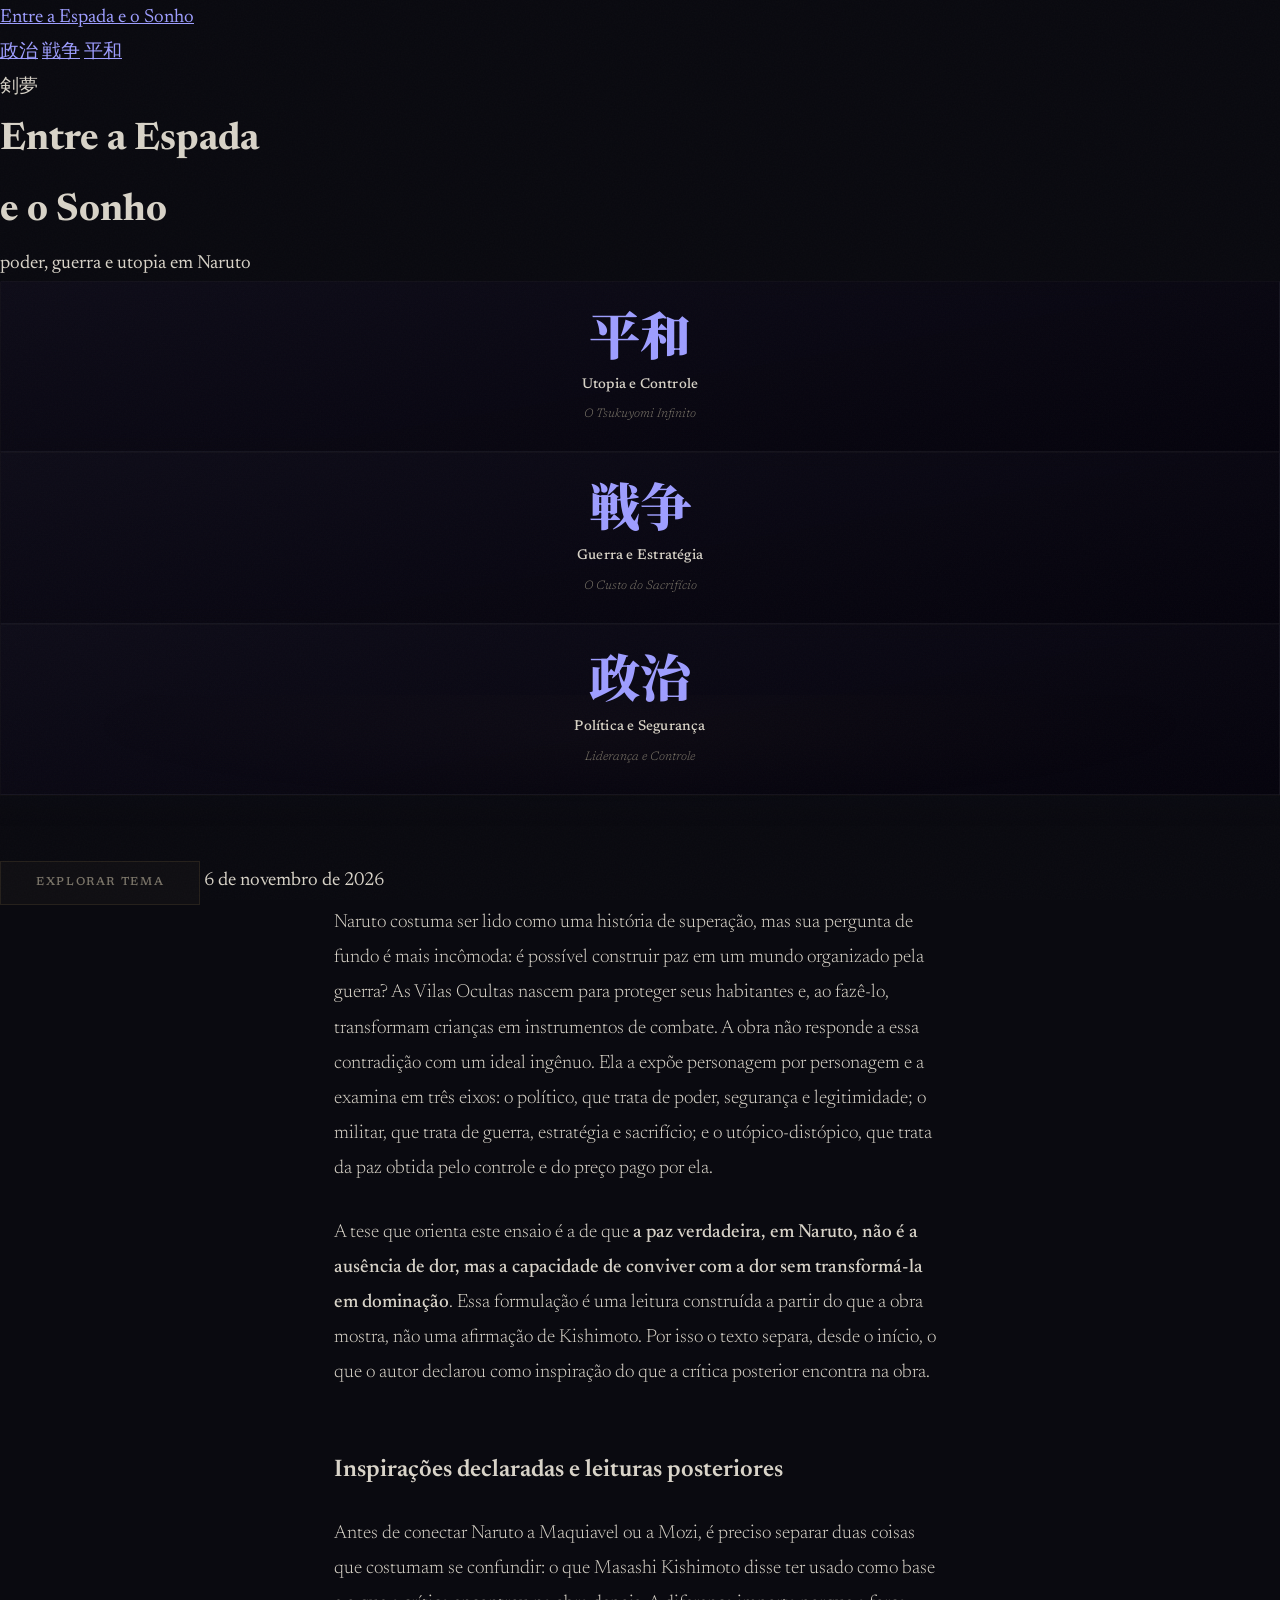
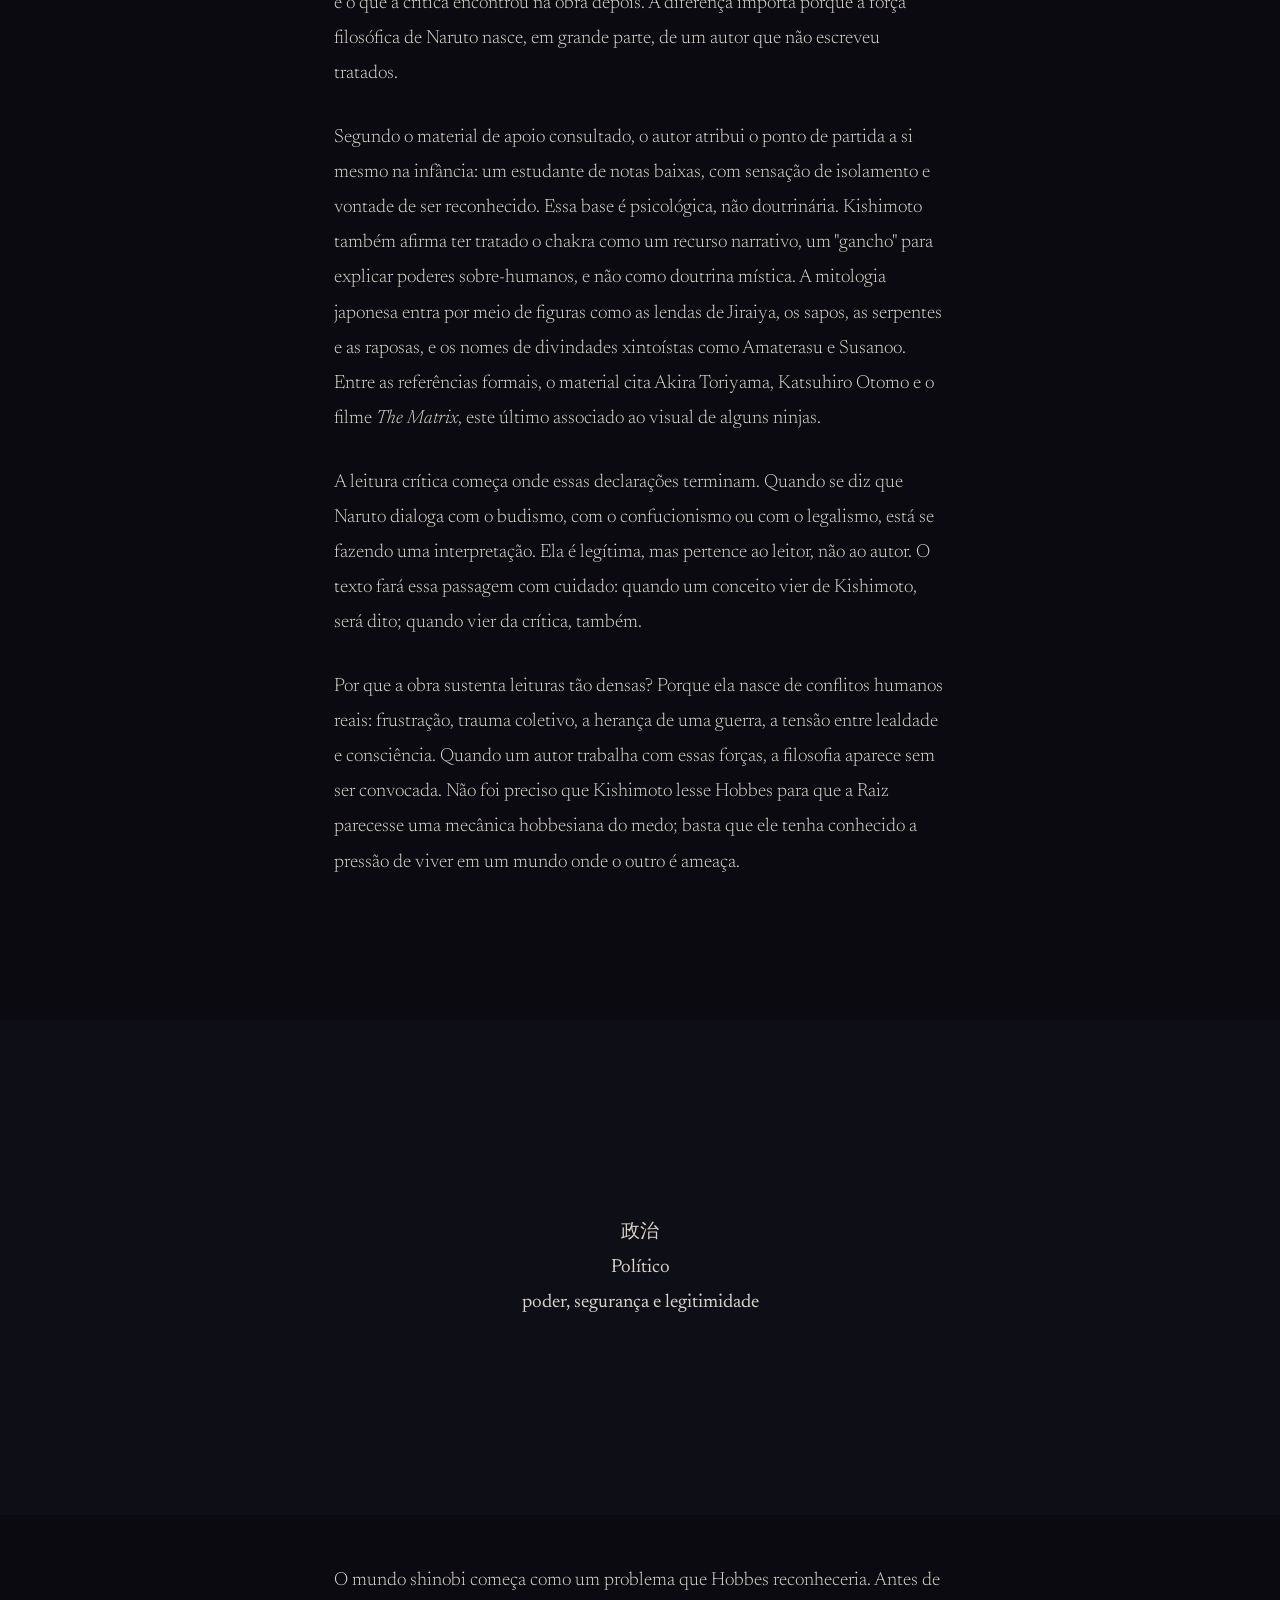
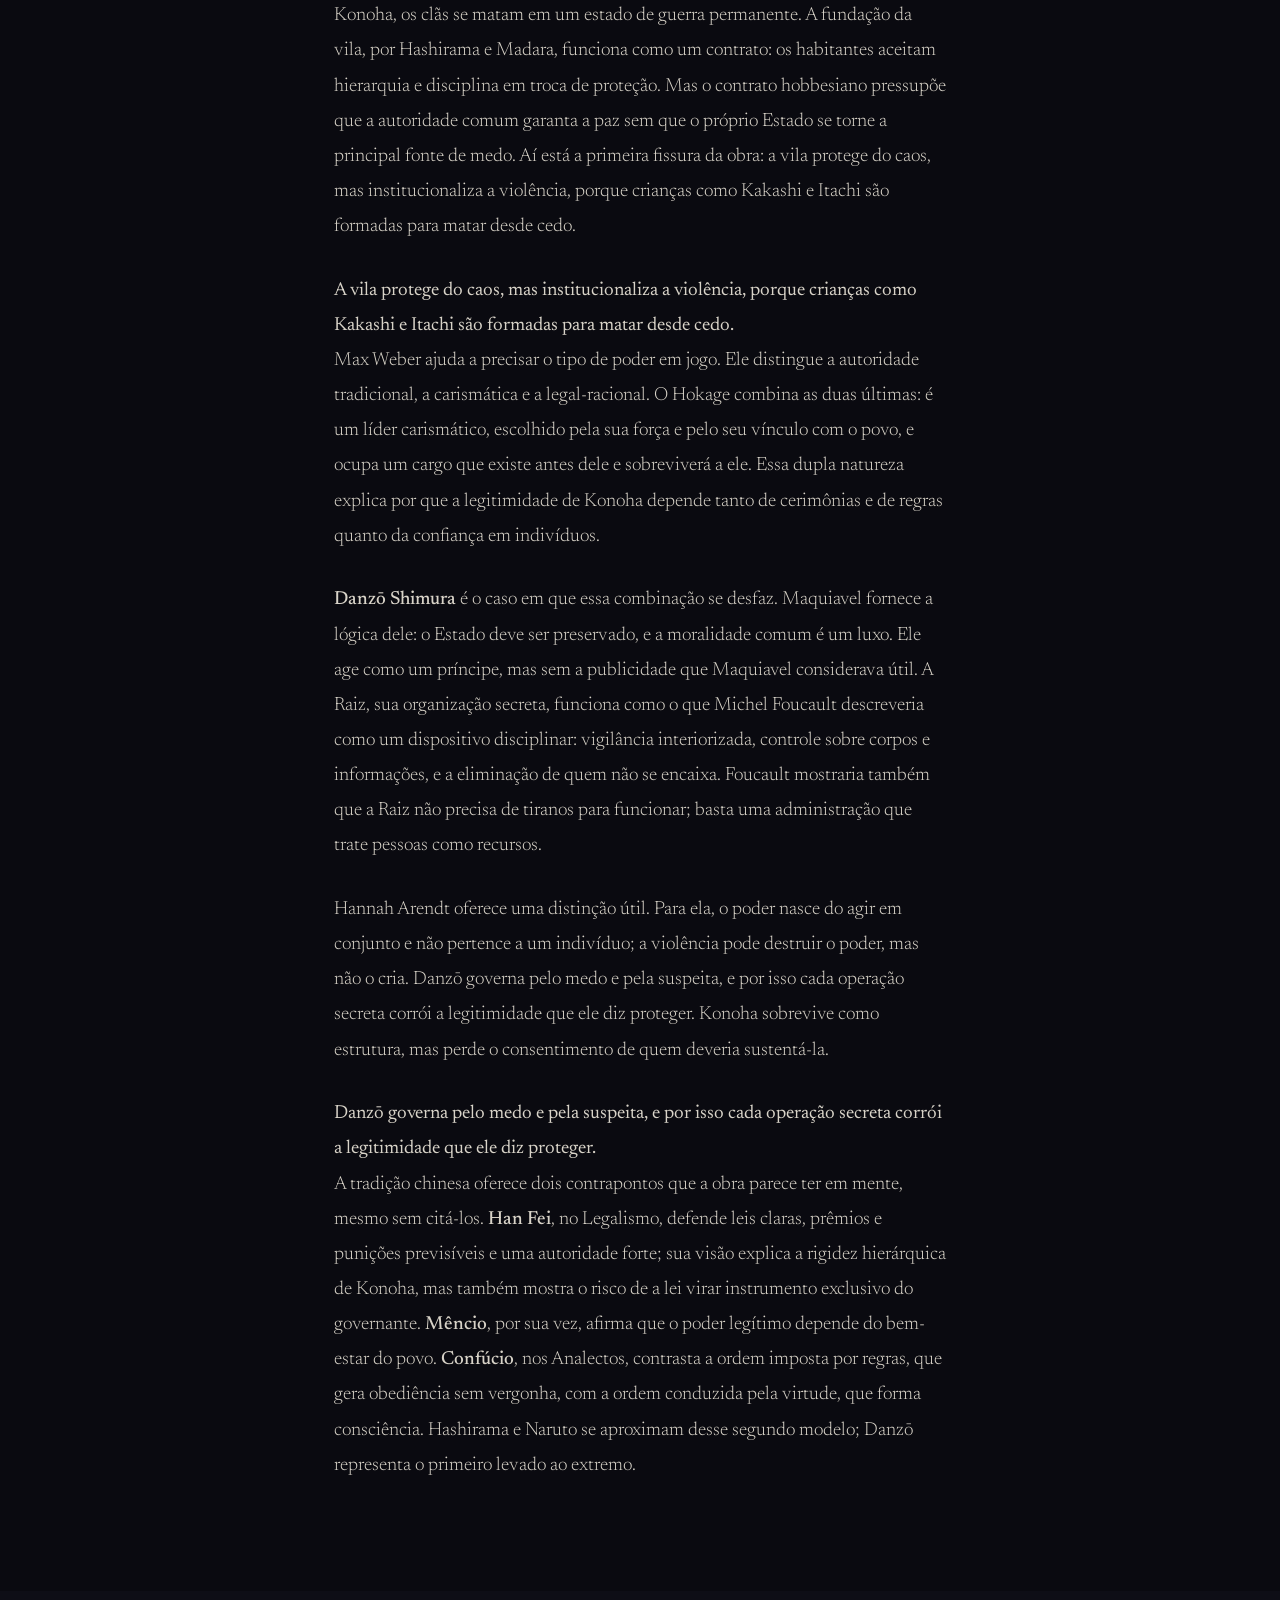
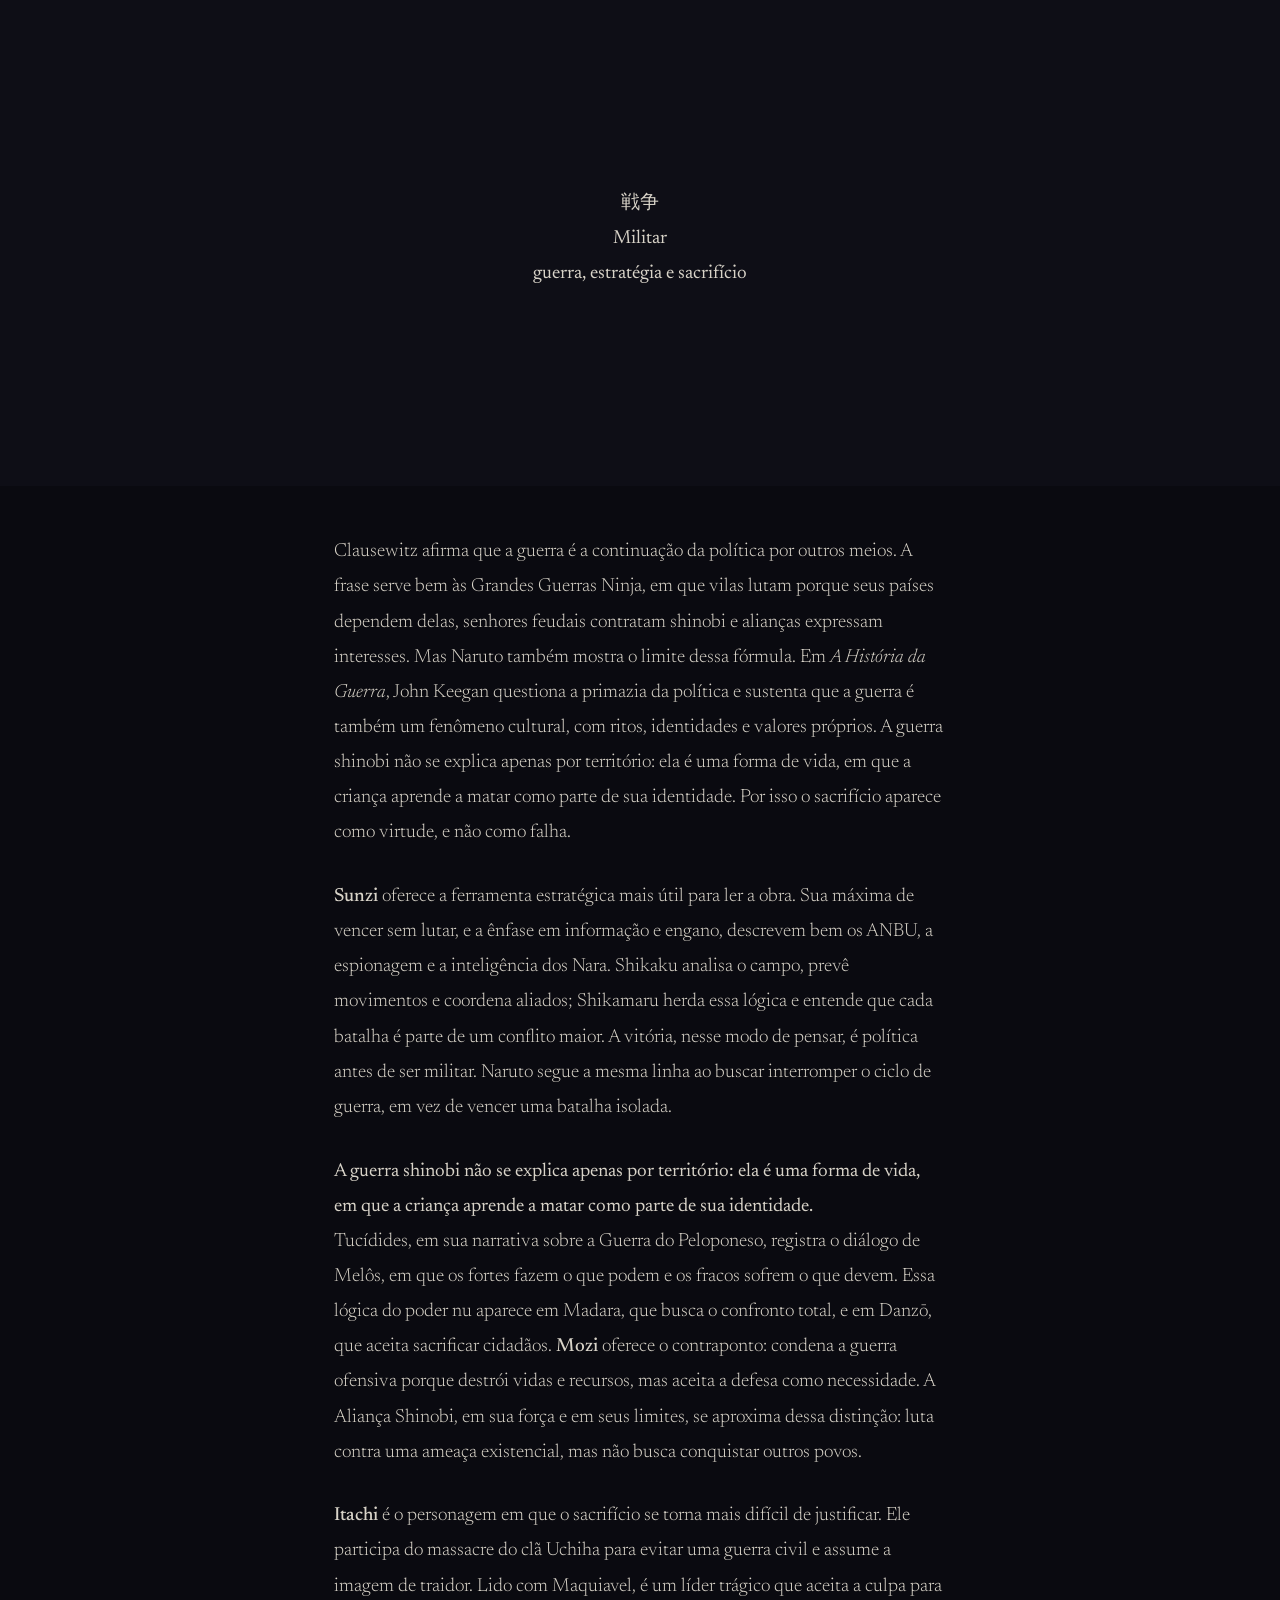
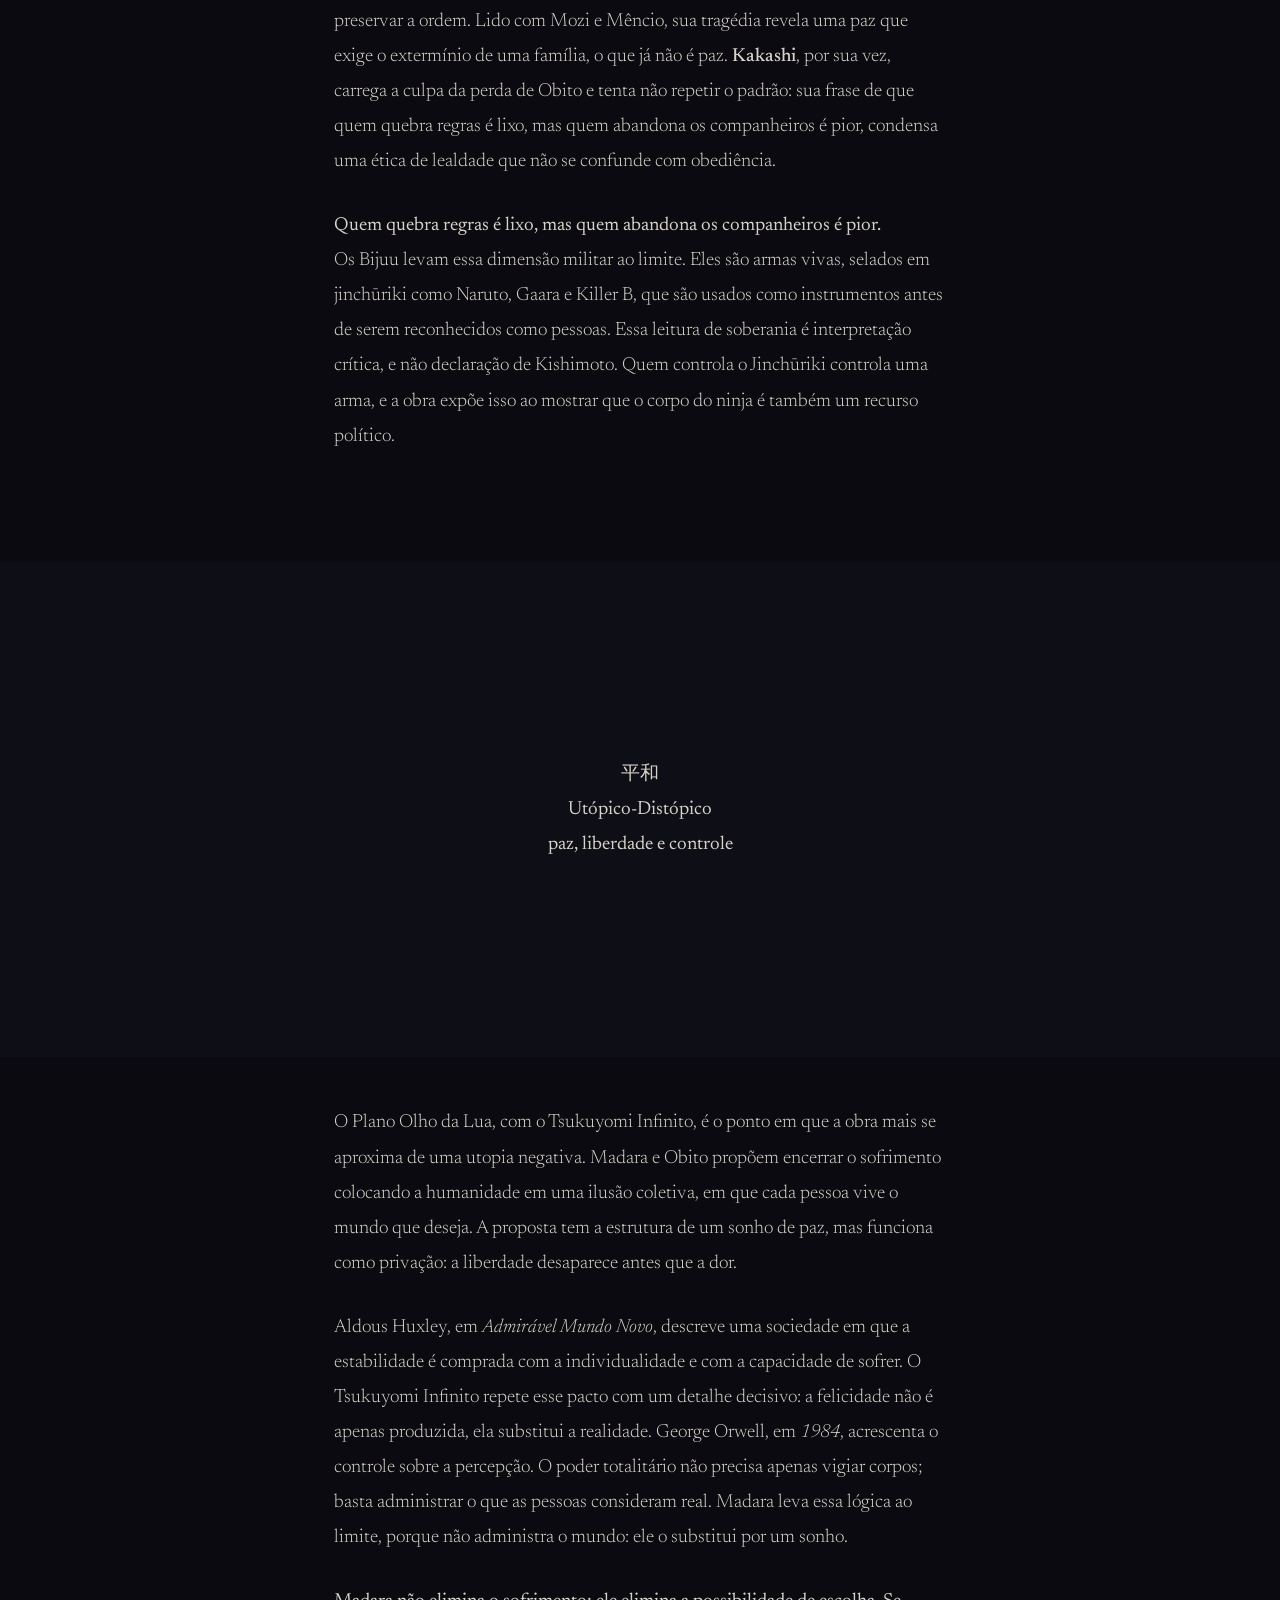
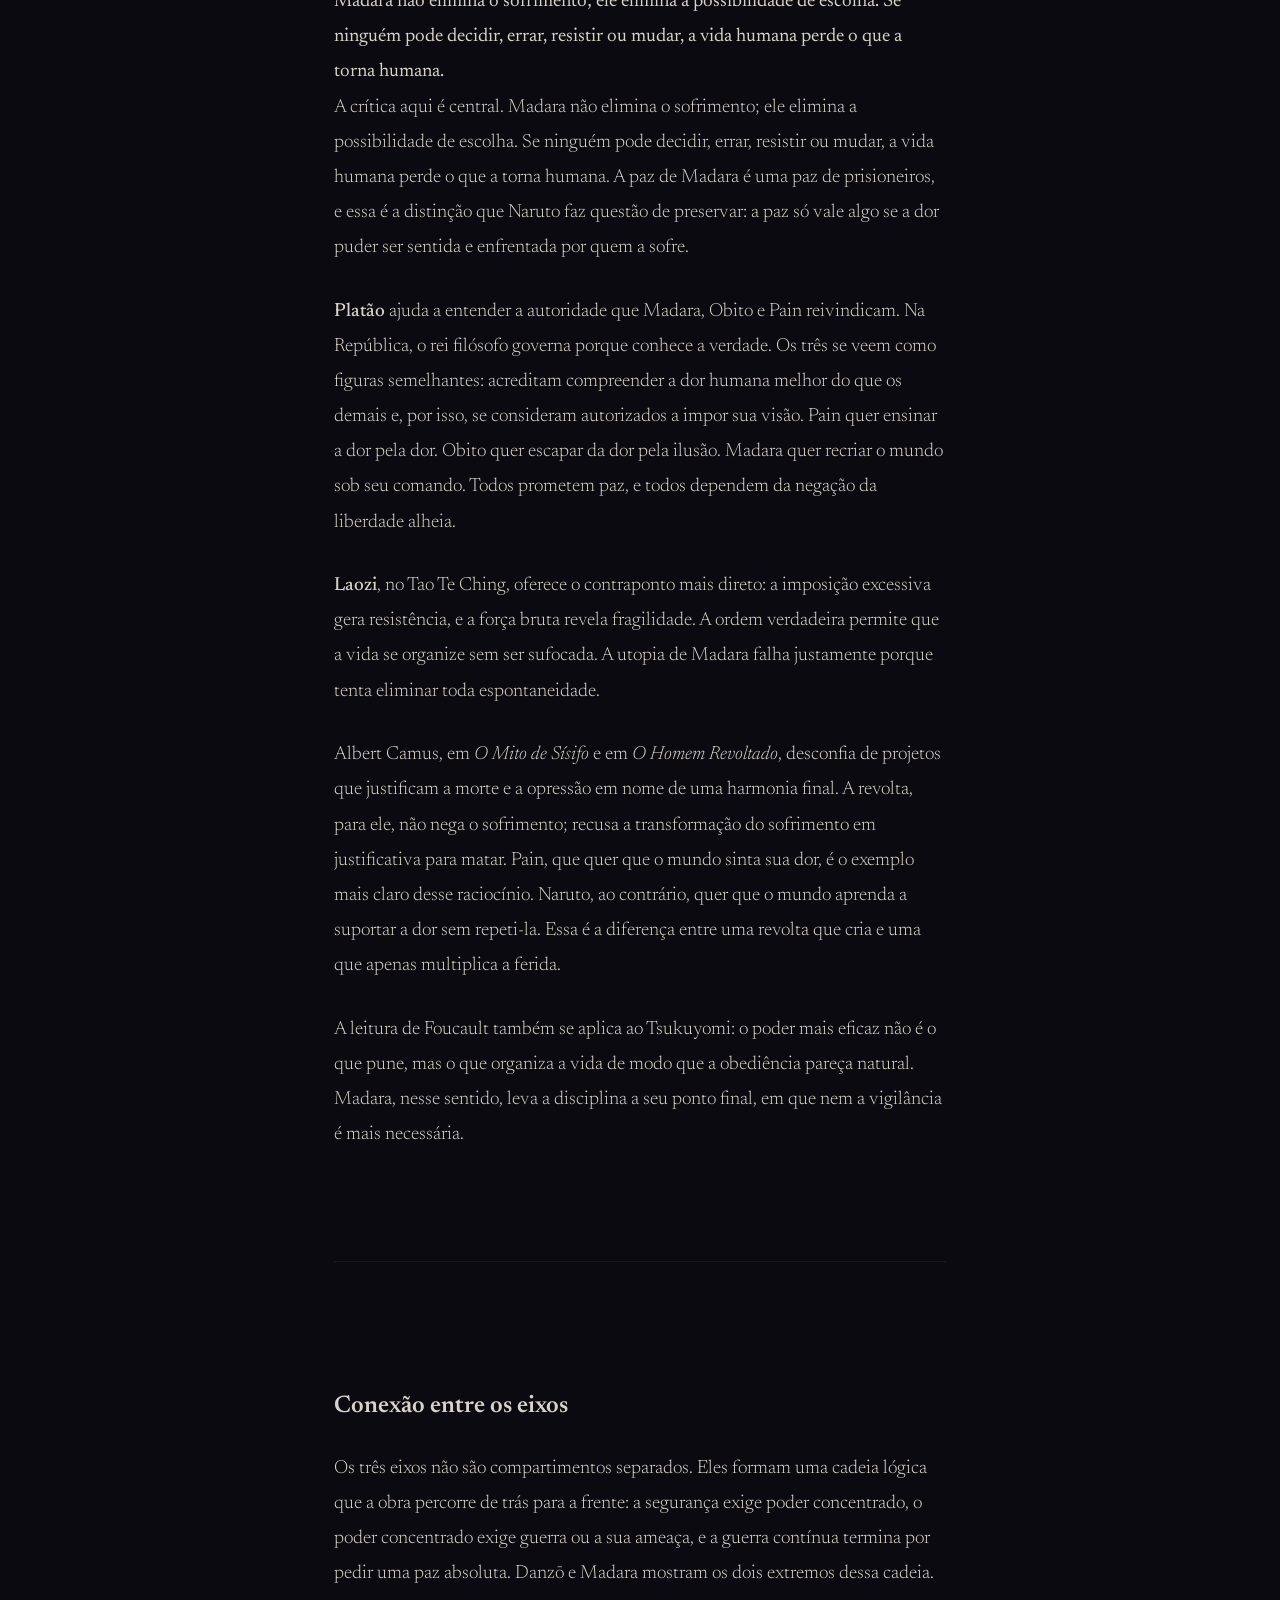
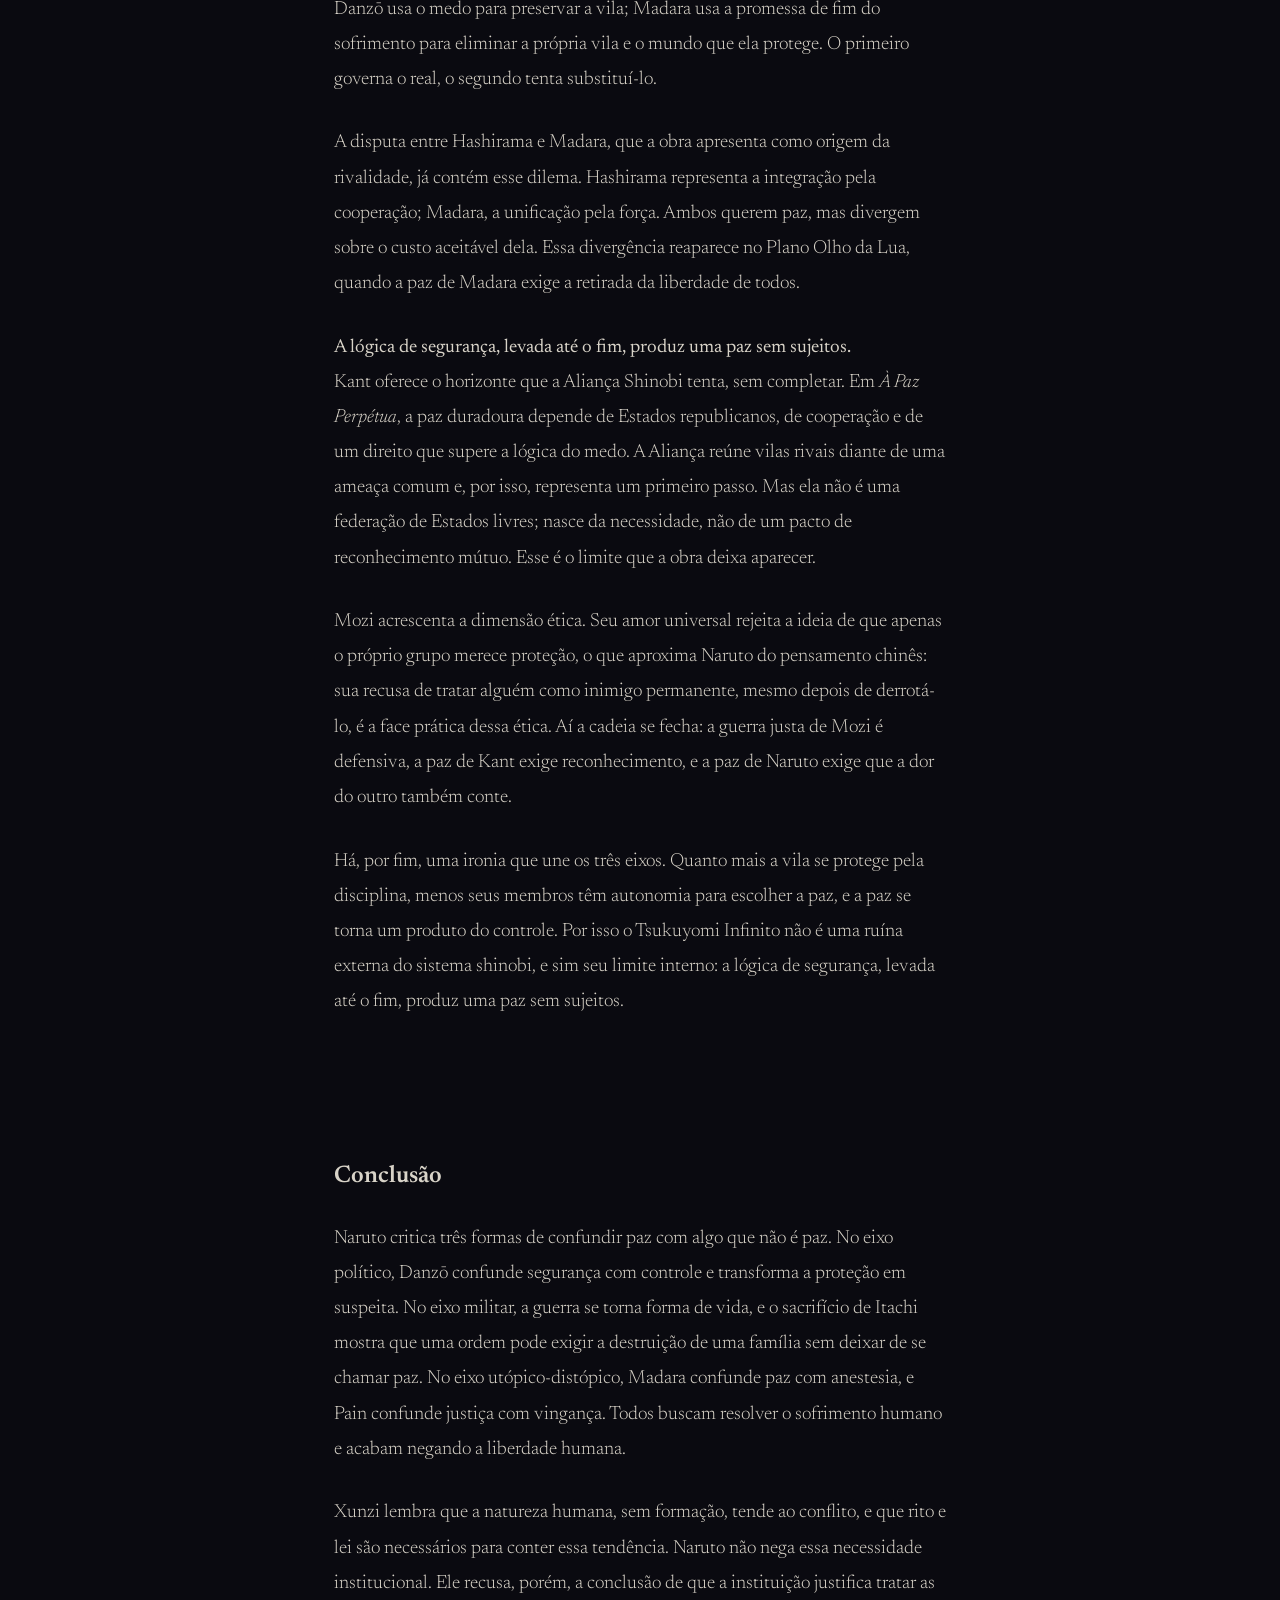
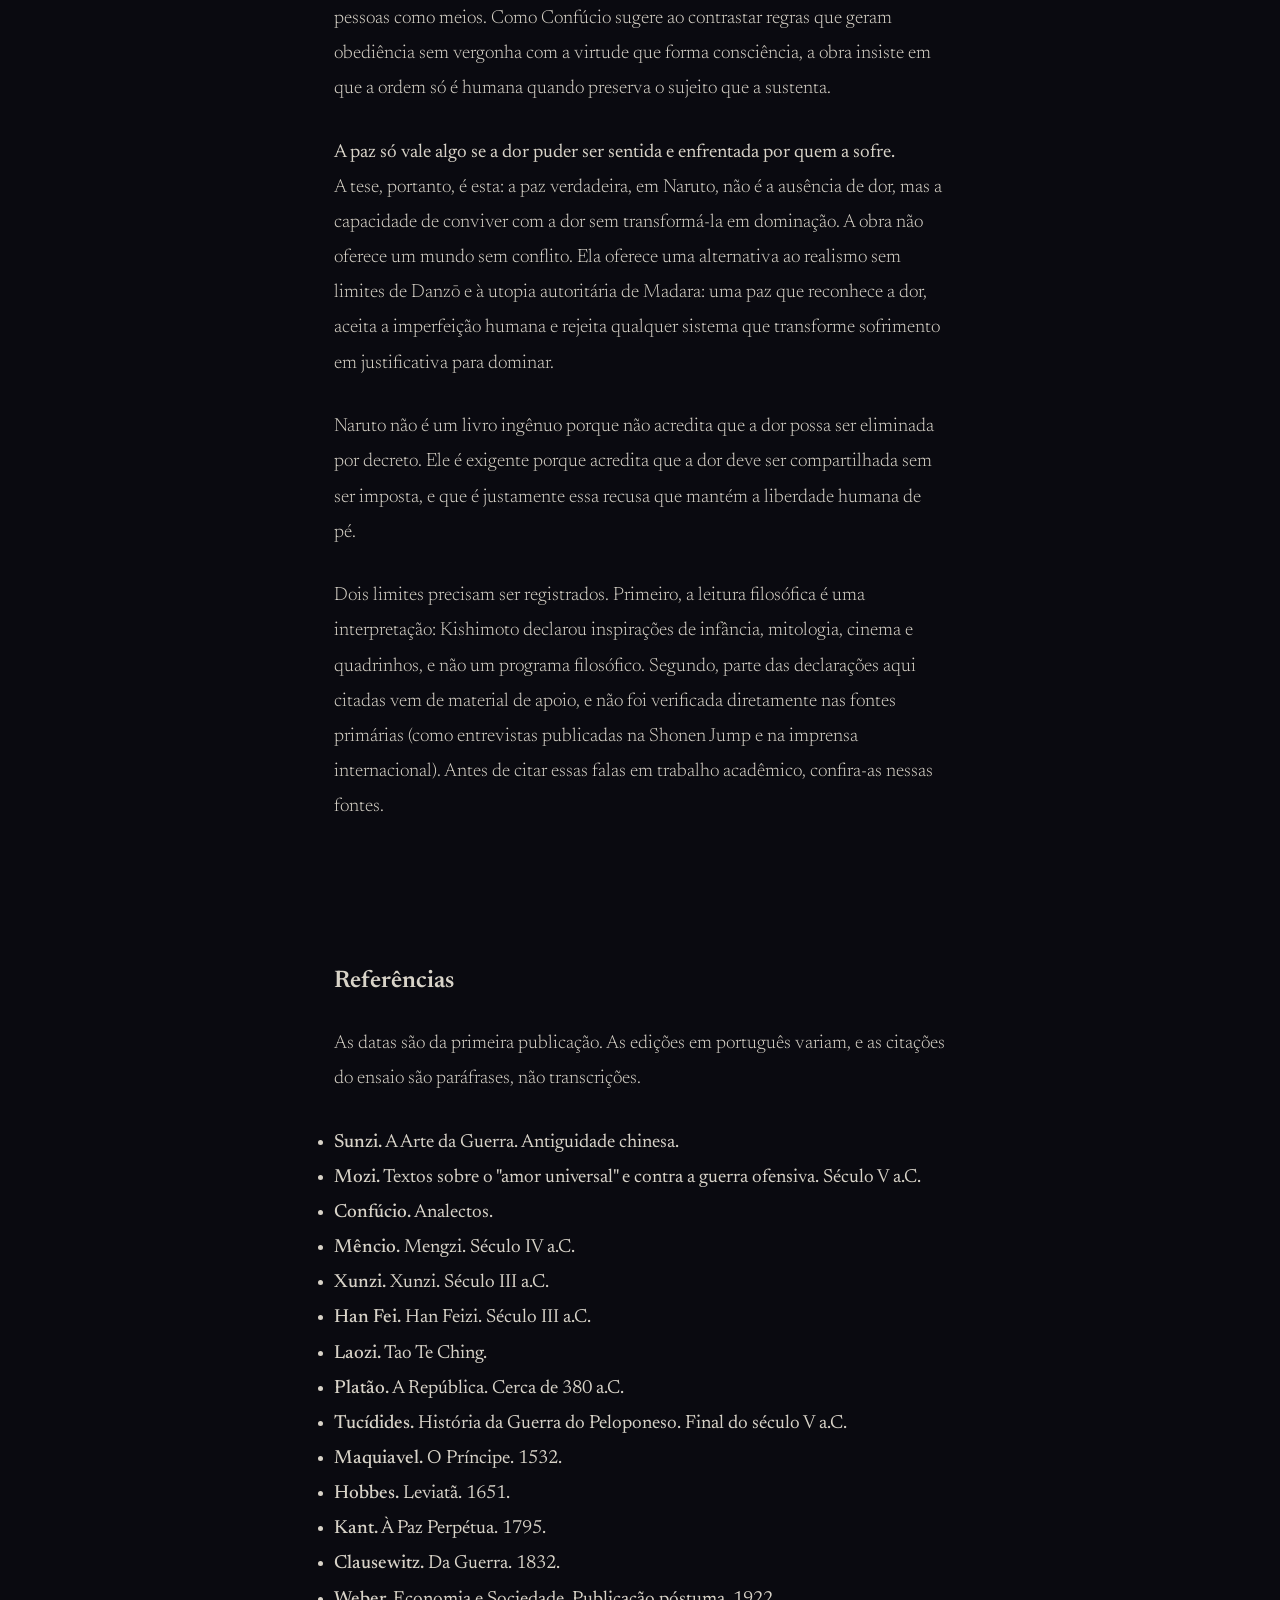
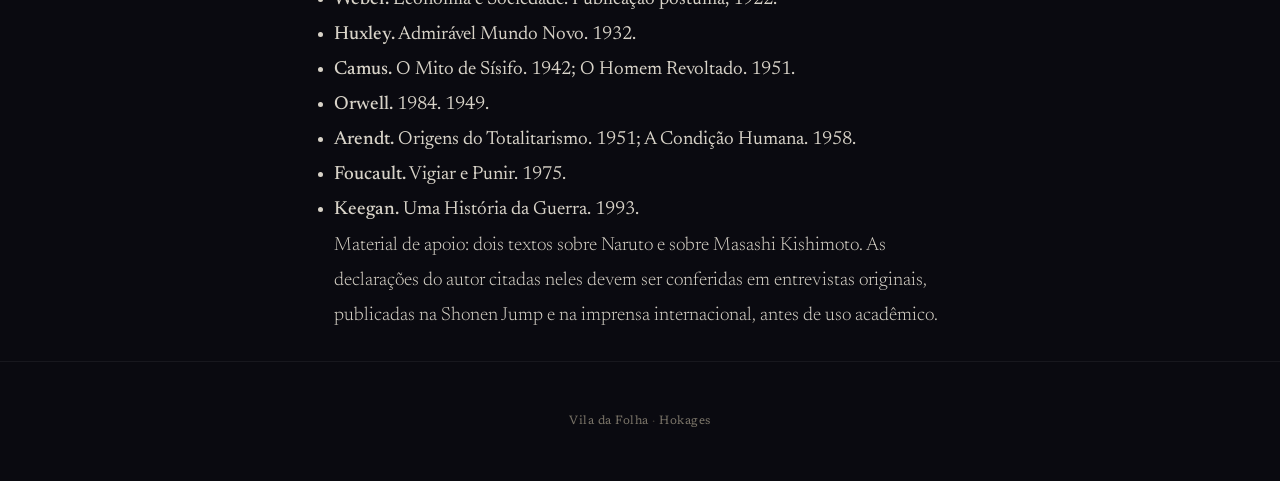
==== ensaio.html @ 17f46e83 "feat: projeto Mundo de Naruto — site completo - 4 páginas: index, hokages, ensaio filosófico, arte g" ====
<!DOCTYPE html>
<html lang="pt-BR">
<head>
<meta charset="UTF-8">
<meta name="viewport" content="width=device-width, initial-scale=1.0, viewport-fit=cover">
<title>Entre a Espada e o Sonho</title>
<link rel="preconnect" href="https://fonts.googleapis.com">
<link rel="preconnect" href="https://fonts.gstatic.com" crossorigin>
<link href="https://fonts.googleapis.com/css2?family=Newsreader:ital,opsz,wght@0,6..72,300;0,6..72,400;0,6..72,500;0,6..72,600;1,6..72,300;1,6..72,400;1,6..72,500&family=Noto+Serif+JP:wght@700;900&display=swap" rel="stylesheet">
<link rel="stylesheet" href="Assets/css/tokens.css">
<link rel="stylesheet" href="Assets/css/ensaio.css">
<link rel="stylesheet" href="Assets/css/responsivo-tablet.css" media="(max-width: 768px)">
<link rel="stylesheet" href="Assets/css/responsivo-celular.css" media="(max-width: 480px)">
</head>
<body class="pg-ensaio">

<div class="barra-progresso" aria-hidden="true"></div>
<div class="ambiente-eixo" aria-hidden="true"></div>

<nav class="navegacao-fixa">
  <a href="index.html" class="navegacao-titulo-ensaio">Entre a Espada e o Sonho</a>
  <div class="navegacao-eixos">
    <a href="#eixo-politico" class="eixo-link-politico" title="Político">政治</a>
    <a href="#eixo-militar" class="eixo-link-militar" title="Militar">戦争</a>
    <a href="#eixo-utopico" class="eixo-link-utopico" title="Utópico">平和</a>
  </div>
</nav>

<header class="capa-tela-inteira">
  <canvas id="particulas"></canvas>
  <div class="capa-kanji-decorativo">剣夢</div>
  <h1 class="capa-titulo-principal">Entre a Espada<br>e o Sonho</h1>
  <p class="capa-subtitulo">poder, guerra e utopia em Naruto</p>

  <div class="monumento-cena">
    <div class="monumento-3d">
      <a href="#eixo-politico" class="monolito monolito-politico">
        <span class="monolito-kanji">政治</span>
        <span class="monolito-titulo">Política e Segurança</span>
        <span class="monolito-sub">Liderança e Controle</span>
      </a>
      <a href="#eixo-militar" class="monolito monolito-militar">
        <span class="monolito-kanji">戦争</span>
        <span class="monolito-titulo">Guerra e Estratégia</span>
        <span class="monolito-sub">O Custo do Sacrifício</span>
      </a>
      <a href="#eixo-utopico" class="monolito monolito-utopico">
        <span class="monolito-kanji">平和</span>
        <span class="monolito-titulo">Utopia e Controle</span>
        <span class="monolito-sub">O Tsukuyomi Infinito</span>
      </a>
    </div>
    <div class="monumento-reflexo"></div>
  </div>

  <a href="#secao-introducao" class="monumento-cta">Explorar Tema</a>

  <time class="capa-data-publicacao" datetime="2026-11-06">6 de novembro de 2026</time>
</header>

<main>
<article class="coluna-leitura">

  <section class="secao-introducao" id="secao-introducao">
    <p>Naruto costuma ser lido como uma história de superação, mas sua pergunta de fundo é mais incômoda: é possível construir paz em um mundo organizado pela guerra? As Vilas Ocultas nascem para proteger seus habitantes e, ao fazê-lo, transformam crianças em instrumentos de combate. A obra não responde a essa contradição com um ideal ingênuo. Ela a expõe personagem por personagem e a examina em três eixos: o político, que trata de poder, segurança e legitimidade; o militar, que trata de guerra, estratégia e sacrifício; e o utópico-distópico, que trata da paz obtida pelo controle e do preço pago por ela.</p>
    <p>A tese que orienta este ensaio é a de que <strong>a paz verdadeira, em Naruto, não é a ausência de dor, mas a capacidade de conviver com a dor sem transformá-la em dominação</strong>. Essa formulação é uma leitura construída a partir do que a obra mostra, não uma afirmação de Kishimoto. Por isso o texto separa, desde o início, o que o autor declarou como inspiração do que a crítica posterior encontra na obra.</p>
  </section>

  <section class="secao-preludio">
    <h2>Inspirações declaradas e leituras posteriores</h2>
    <p>Antes de conectar Naruto a Maquiavel ou a Mozi, é preciso separar duas coisas que costumam se confundir: o que Masashi Kishimoto disse ter usado como base e o que a crítica encontrou na obra depois. A diferença importa porque a força filosófica de Naruto nasce, em grande parte, de um autor que não escreveu tratados.</p>
    <p>Segundo o material de apoio consultado, o autor atribui o ponto de partida a si mesmo na infância: um estudante de notas baixas, com sensação de isolamento e vontade de ser reconhecido. Essa base é psicológica, não doutrinária. Kishimoto também afirma ter tratado o chakra como um recurso narrativo, um "gancho" para explicar poderes sobre-humanos, e não como doutrina mística. A mitologia japonesa entra por meio de figuras como as lendas de Jiraiya, os sapos, as serpentes e as raposas, e os nomes de divindades xintoístas como Amaterasu e Susanoo. Entre as referências formais, o material cita Akira Toriyama, Katsuhiro Otomo e o filme <em>The Matrix</em>, este último associado ao visual de alguns ninjas.</p>
    <p>A leitura crítica começa onde essas declarações terminam. Quando se diz que Naruto dialoga com o budismo, com o confucionismo ou com o legalismo, está se fazendo uma interpretação. Ela é legítima, mas pertence ao leitor, não ao autor. O texto fará essa passagem com cuidado: quando um conceito vier de Kishimoto, será dito; quando vier da crítica, também.</p>
    <p>Por que a obra sustenta leituras tão densas? Porque ela nasce de conflitos humanos reais: frustração, trauma coletivo, a herança de uma guerra, a tensão entre lealdade e consciência. Quando um autor trabalha com essas forças, a filosofia aparece sem ser convocada. Não foi preciso que Kishimoto lesse Hobbes para que a Raiz parecesse uma mecânica hobbesiana do medo; basta que ele tenha conhecido a pressão de viver em um mundo onde o outro é ameaça.</p>
  </section>
  <div class="divisor-eixo divisor-politico" id="eixo-politico">
    <span class="divisor-kanji-gigante">政治</span>
    <span class="divisor-nome-eixo">Político</span>
    <span class="divisor-descricao-eixo">poder, segurança e legitimidade</span>
  </div>

  <section class="secao-eixo secao-eixo-politico">
    <p>O mundo shinobi começa como um problema que Hobbes reconheceria. Antes de Konoha, os clãs se matam em um estado de guerra permanente. A fundação da vila, por Hashirama e Madara, funciona como um contrato: os habitantes aceitam hierarquia e disciplina em troca de proteção. Mas o contrato hobbesiano pressupõe que a autoridade comum garanta a paz sem que o próprio Estado se torne a principal fonte de medo. Aí está a primeira fissura da obra: a vila protege do caos, mas institucionaliza a violência, porque crianças como Kakashi e Itachi são formadas para matar desde cedo.</p>

    <blockquote class="citacao-destaque">A vila protege do caos, mas institucionaliza a violência, porque crianças como Kakashi e Itachi são formadas para matar desde cedo.</blockquote>

    <p>Max Weber ajuda a precisar o tipo de poder em jogo. Ele distingue a autoridade tradicional, a carismática e a legal-racional. O Hokage combina as duas últimas: é um líder carismático, escolhido pela sua força e pelo seu vínculo com o povo, e ocupa um cargo que existe antes dele e sobreviverá a ele. Essa dupla natureza explica por que a legitimidade de Konoha depende tanto de cerimônias e de regras quanto da confiança em indivíduos.</p>

    <p><strong>Danzō Shimura</strong> é o caso em que essa combinação se desfaz. Maquiavel fornece a lógica dele: o Estado deve ser preservado, e a moralidade comum é um luxo. Ele age como um príncipe, mas sem a publicidade que Maquiavel considerava útil. A Raiz, sua organização secreta, funciona como o que Michel Foucault descreveria como um dispositivo disciplinar: vigilância interiorizada, controle sobre corpos e informações, e a eliminação de quem não se encaixa. Foucault mostraria também que a Raiz não precisa de tiranos para funcionar; basta uma administração que trate pessoas como recursos.</p>

    <p>Hannah Arendt oferece uma distinção útil. Para ela, o poder nasce do agir em conjunto e não pertence a um indivíduo; a violência pode destruir o poder, mas não o cria. Danzō governa pelo medo e pela suspeita, e por isso cada operação secreta corrói a legitimidade que ele diz proteger. Konoha sobrevive como estrutura, mas perde o consentimento de quem deveria sustentá-la.</p>

    <blockquote class="citacao-destaque">Danzō governa pelo medo e pela suspeita, e por isso cada operação secreta corrói a legitimidade que ele diz proteger.</blockquote>

    <p>A tradição chinesa oferece dois contrapontos que a obra parece ter em mente, mesmo sem citá-los. <strong>Han Fei</strong>, no Legalismo, defende leis claras, prêmios e punições previsíveis e uma autoridade forte; sua visão explica a rigidez hierárquica de Konoha, mas também mostra o risco de a lei virar instrumento exclusivo do governante. <strong>Mêncio</strong>, por sua vez, afirma que o poder legítimo depende do bem-estar do povo. <strong>Confúcio</strong>, nos Analectos, contrasta a ordem imposta por regras, que gera obediência sem vergonha, com a ordem conduzida pela virtude, que forma consciência. Hashirama e Naruto se aproximam desse segundo modelo; Danzō representa o primeiro levado ao extremo.</p>
  </section>
  <div class="divisor-eixo divisor-militar" id="eixo-militar">
    <span class="divisor-kanji-gigante">戦争</span>
    <span class="divisor-nome-eixo">Militar</span>
    <span class="divisor-descricao-eixo">guerra, estratégia e sacrifício</span>
  </div>

  <section class="secao-eixo secao-eixo-militar">
    <p>Clausewitz afirma que a guerra é a continuação da política por outros meios. A frase serve bem às Grandes Guerras Ninja, em que vilas lutam porque seus países dependem delas, senhores feudais contratam shinobi e alianças expressam interesses. Mas Naruto também mostra o limite dessa fórmula. Em <em>A História da Guerra</em>, John Keegan questiona a primazia da política e sustenta que a guerra é também um fenômeno cultural, com ritos, identidades e valores próprios. A guerra shinobi não se explica apenas por território: ela é uma forma de vida, em que a criança aprende a matar como parte de sua identidade. Por isso o sacrifício aparece como virtude, e não como falha.</p>

    <p><strong>Sunzi</strong> oferece a ferramenta estratégica mais útil para ler a obra. Sua máxima de vencer sem lutar, e a ênfase em informação e engano, descrevem bem os ANBU, a espionagem e a inteligência dos Nara. Shikaku analisa o campo, prevê movimentos e coordena aliados; Shikamaru herda essa lógica e entende que cada batalha é parte de um conflito maior. A vitória, nesse modo de pensar, é política antes de ser militar. Naruto segue a mesma linha ao buscar interromper o ciclo de guerra, em vez de vencer uma batalha isolada.</p>

    <blockquote class="citacao-destaque">A guerra shinobi não se explica apenas por território: ela é uma forma de vida, em que a criança aprende a matar como parte de sua identidade.</blockquote>

    <p>Tucídides, em sua narrativa sobre a Guerra do Peloponeso, registra o diálogo de Melôs, em que os fortes fazem o que podem e os fracos sofrem o que devem. Essa lógica do poder nu aparece em Madara, que busca o confronto total, e em Danzō, que aceita sacrificar cidadãos. <strong>Mozi</strong> oferece o contraponto: condena a guerra ofensiva porque destrói vidas e recursos, mas aceita a defesa como necessidade. A Aliança Shinobi, em sua força e em seus limites, se aproxima dessa distinção: luta contra uma ameaça existencial, mas não busca conquistar outros povos.</p>

    <p><strong>Itachi</strong> é o personagem em que o sacrifício se torna mais difícil de justificar. Ele participa do massacre do clã Uchiha para evitar uma guerra civil e assume a imagem de traidor. Lido com Maquiavel, é um líder trágico que aceita a culpa para preservar a ordem. Lido com Mozi e Mêncio, sua tragédia revela uma paz que exige o extermínio de uma família, o que já não é paz. <strong>Kakashi</strong>, por sua vez, carrega a culpa da perda de Obito e tenta não repetir o padrão: sua frase de que quem quebra regras é lixo, mas quem abandona os companheiros é pior, condensa uma ética de lealdade que não se confunde com obediência.</p>

    <blockquote class="citacao-destaque">Quem quebra regras é lixo, mas quem abandona os companheiros é pior.</blockquote>

    <p>Os Bijuu levam essa dimensão militar ao limite. Eles são armas vivas, selados em jinchūriki como Naruto, Gaara e Killer B, que são usados como instrumentos antes de serem reconhecidos como pessoas. Essa leitura de soberania é interpretação crítica, e não declaração de Kishimoto. Quem controla o Jinchūriki controla uma arma, e a obra expõe isso ao mostrar que o corpo do ninja é também um recurso político.</p>
  </section>
  <div class="divisor-eixo divisor-utopico" id="eixo-utopico">
    <span class="divisor-kanji-gigante">平和</span>
    <span class="divisor-nome-eixo">Utópico-Distópico</span>
    <span class="divisor-descricao-eixo">paz, liberdade e controle</span>
  </div>

  <section class="secao-eixo secao-eixo-utopico">
    <p>O Plano Olho da Lua, com o Tsukuyomi Infinito, é o ponto em que a obra mais se aproxima de uma utopia negativa. Madara e Obito propõem encerrar o sofrimento colocando a humanidade em uma ilusão coletiva, em que cada pessoa vive o mundo que deseja. A proposta tem a estrutura de um sonho de paz, mas funciona como privação: a liberdade desaparece antes que a dor.</p>

    <p>Aldous Huxley, em <em>Admirável Mundo Novo</em>, descreve uma sociedade em que a estabilidade é comprada com a individualidade e com a capacidade de sofrer. O Tsukuyomi Infinito repete esse pacto com um detalhe decisivo: a felicidade não é apenas produzida, ela substitui a realidade. George Orwell, em <em>1984</em>, acrescenta o controle sobre a percepção. O poder totalitário não precisa apenas vigiar corpos; basta administrar o que as pessoas consideram real. Madara leva essa lógica ao limite, porque não administra o mundo: ele o substitui por um sonho.</p>

    <blockquote class="citacao-destaque">Madara não elimina o sofrimento; ele elimina a possibilidade de escolha. Se ninguém pode decidir, errar, resistir ou mudar, a vida humana perde o que a torna humana.</blockquote>

    <p>A crítica aqui é central. Madara não elimina o sofrimento; ele elimina a possibilidade de escolha. Se ninguém pode decidir, errar, resistir ou mudar, a vida humana perde o que a torna humana. A paz de Madara é uma paz de prisioneiros, e essa é a distinção que Naruto faz questão de preservar: a paz só vale algo se a dor puder ser sentida e enfrentada por quem a sofre.</p>

    <p><strong>Platão</strong> ajuda a entender a autoridade que Madara, Obito e Pain reivindicam. Na República, o rei filósofo governa porque conhece a verdade. Os três se veem como figuras semelhantes: acreditam compreender a dor humana melhor do que os demais e, por isso, se consideram autorizados a impor sua visão. Pain quer ensinar a dor pela dor. Obito quer escapar da dor pela ilusão. Madara quer recriar o mundo sob seu comando. Todos prometem paz, e todos dependem da negação da liberdade alheia.</p>

    <p><strong>Laozi</strong>, no Tao Te Ching, oferece o contraponto mais direto: a imposição excessiva gera resistência, e a força bruta revela fragilidade. A ordem verdadeira permite que a vida se organize sem ser sufocada. A utopia de Madara falha justamente porque tenta eliminar toda espontaneidade.</p>

    <p>Albert Camus, em <em>O Mito de Sísifo</em> e em <em>O Homem Revoltado</em>, desconfia de projetos que justificam a morte e a opressão em nome de uma harmonia final. A revolta, para ele, não nega o sofrimento; recusa a transformação do sofrimento em justificativa para matar. Pain, que quer que o mundo sinta sua dor, é o exemplo mais claro desse raciocínio. Naruto, ao contrário, quer que o mundo aprenda a suportar a dor sem repeti-la. Essa é a diferença entre uma revolta que cria e uma que apenas multiplica a ferida.</p>

    <p>A leitura de Foucault também se aplica ao Tsukuyomi: o poder mais eficaz não é o que pune, mas o que organiza a vida de modo que a obediência pareça natural. Madara, nesse sentido, leva a disciplina a seu ponto final, em que nem a vigilância é mais necessária.</p>
  </section>
  <section class="secao-sintese">
    <h2>Conexão entre os eixos</h2>
    <p>Os três eixos não são compartimentos separados. Eles formam uma cadeia lógica que a obra percorre de trás para a frente: a segurança exige poder concentrado, o poder concentrado exige guerra ou a sua ameaça, e a guerra contínua termina por pedir uma paz absoluta. Danzō e Madara mostram os dois extremos dessa cadeia. Danzō usa o medo para preservar a vila; Madara usa a promessa de fim do sofrimento para eliminar a própria vila e o mundo que ela protege. O primeiro governa o real, o segundo tenta substituí-lo.</p>

    <p>A disputa entre Hashirama e Madara, que a obra apresenta como origem da rivalidade, já contém esse dilema. Hashirama representa a integração pela cooperação; Madara, a unificação pela força. Ambos querem paz, mas divergem sobre o custo aceitável dela. Essa divergência reaparece no Plano Olho da Lua, quando a paz de Madara exige a retirada da liberdade de todos.</p>

    <blockquote class="citacao-destaque">A lógica de segurança, levada até o fim, produz uma paz sem sujeitos.</blockquote>

    <p>Kant oferece o horizonte que a Aliança Shinobi tenta, sem completar. Em <em>À Paz Perpétua</em>, a paz duradoura depende de Estados republicanos, de cooperação e de um direito que supere a lógica do medo. A Aliança reúne vilas rivais diante de uma ameaça comum e, por isso, representa um primeiro passo. Mas ela não é uma federação de Estados livres; nasce da necessidade, não de um pacto de reconhecimento mútuo. Esse é o limite que a obra deixa aparecer.</p>

    <p>Mozi acrescenta a dimensão ética. Seu amor universal rejeita a ideia de que apenas o próprio grupo merece proteção, o que aproxima Naruto do pensamento chinês: sua recusa de tratar alguém como inimigo permanente, mesmo depois de derrotá-lo, é a face prática dessa ética. Aí a cadeia se fecha: a guerra justa de Mozi é defensiva, a paz de Kant exige reconhecimento, e a paz de Naruto exige que a dor do outro também conte.</p>

    <p>Há, por fim, uma ironia que une os três eixos. Quanto mais a vila se protege pela disciplina, menos seus membros têm autonomia para escolher a paz, e a paz se torna um produto do controle. Por isso o Tsukuyomi Infinito não é uma ruína externa do sistema shinobi, e sim seu limite interno: a lógica de segurança, levada até o fim, produz uma paz sem sujeitos.</p>
  </section>
  <section class="secao-conclusao">
    <h2>Conclusão</h2>
    <p>Naruto critica três formas de confundir paz com algo que não é paz. No eixo político, Danzō confunde segurança com controle e transforma a proteção em suspeita. No eixo militar, a guerra se torna forma de vida, e o sacrifício de Itachi mostra que uma ordem pode exigir a destruição de uma família sem deixar de se chamar paz. No eixo utópico-distópico, Madara confunde paz com anestesia, e Pain confunde justiça com vingança. Todos buscam resolver o sofrimento humano e acabam negando a liberdade humana.</p>

    <p>Xunzi lembra que a natureza humana, sem formação, tende ao conflito, e que rito e lei são necessários para conter essa tendência. Naruto não nega essa necessidade institucional. Ele recusa, porém, a conclusão de que a instituição justifica tratar as pessoas como meios. Como Confúcio sugere ao contrastar regras que geram obediência sem vergonha com a virtude que forma consciência, a obra insiste em que a ordem só é humana quando preserva o sujeito que a sustenta.</p>

    <blockquote class="citacao-destaque">A paz só vale algo se a dor puder ser sentida e enfrentada por quem a sofre.</blockquote>

    <p>A tese, portanto, é esta: a paz verdadeira, em Naruto, não é a ausência de dor, mas a capacidade de conviver com a dor sem transformá-la em dominação. A obra não oferece um mundo sem conflito. Ela oferece uma alternativa ao realismo sem limites de Danzō e à utopia autoritária de Madara: uma paz que reconhece a dor, aceita a imperfeição humana e rejeita qualquer sistema que transforme sofrimento em justificativa para dominar.</p>

    <p>Naruto não é um livro ingênuo porque não acredita que a dor possa ser eliminada por decreto. Ele é exigente porque acredita que a dor deve ser compartilhada sem ser imposta, e que é justamente essa recusa que mantém a liberdade humana de pé.</p>

    <p>Dois limites precisam ser registrados. Primeiro, a leitura filosófica é uma interpretação: Kishimoto declarou inspirações de infância, mitologia, cinema e quadrinhos, e não um programa filosófico. Segundo, parte das declarações aqui citadas vem de material de apoio, e não foi verificada diretamente nas fontes primárias (como entrevistas publicadas na Shonen Jump e na imprensa internacional). Antes de citar essas falas em trabalho acadêmico, confira-as nessas fontes.</p>
  </section>
  <section class="secao-referencias">
    <h2>Referências</h2>
    <p class="nota-sobre-referencias">As datas são da primeira publicação. As edições em português variam, e as citações do ensaio são paráfrases, não transcrições.</p>
    <ul>
      <li><strong>Sunzi.</strong> A Arte da Guerra. Antiguidade chinesa.</li>
      <li><strong>Mozi.</strong> Textos sobre o "amor universal" e contra a guerra ofensiva. Século V a.C.</li>
      <li><strong>Confúcio.</strong> Analectos.</li>
      <li><strong>Mêncio.</strong> Mengzi. Século IV a.C.</li>
      <li><strong>Xunzi.</strong> Xunzi. Século III a.C.</li>
      <li><strong>Han Fei.</strong> Han Feizi. Século III a.C.</li>
      <li><strong>Laozi.</strong> Tao Te Ching.</li>
      <li><strong>Platão.</strong> A República. Cerca de 380 a.C.</li>
      <li><strong>Tucídides.</strong> História da Guerra do Peloponeso. Final do século V a.C.</li>
      <li><strong>Maquiavel.</strong> O Príncipe. 1532.</li>
      <li><strong>Hobbes.</strong> Leviatã. 1651.</li>
      <li><strong>Kant.</strong> À Paz Perpétua. 1795.</li>
      <li><strong>Clausewitz.</strong> Da Guerra. 1832.</li>
      <li><strong>Weber.</strong> Economia e Sociedade. Publicação póstuma, 1922.</li>
      <li><strong>Huxley.</strong> Admirável Mundo Novo. 1932.</li>
      <li><strong>Camus.</strong> O Mito de Sísifo. 1942; O Homem Revoltado. 1951.</li>
      <li><strong>Orwell.</strong> 1984. 1949.</li>
      <li><strong>Arendt.</strong> Origens do Totalitarismo. 1951; A Condição Humana. 1958.</li>
      <li><strong>Foucault.</strong> Vigiar e Punir. 1975.</li>
      <li><strong>Keegan.</strong> Uma História da Guerra. 1993.</li>
    </ul>
    <p class="aviso-fontes-primarias">Material de apoio: dois textos sobre Naruto e sobre Masashi Kishimoto. As declarações do autor citadas neles devem ser conferidas em entrevistas originais, publicadas na Shonen Jump e na imprensa internacional, antes de uso acadêmico.</p>
  </section>

</article>
</main>

<footer class="rodape-ensaio">
  <p><a href="index.html">Vila da Folha</a> · <a href="historia-konoha.html">Hokages</a></p>
</footer>

<script src="Assets/JavaScript/core.js"></script>
<script src="Assets/JavaScript/ensaio.js"></script>

</body>
</html>
---- Assets/css/tokens.css ----
:root {
  color-scheme: dark;
  --bg: #0A0A10;
  --bg-alt: #0E0E16;
  --bg-deep: #040408;
  --tx: #D8D3C8;
  --tx-mid: #7A7468;
  --tx-dim: #3D3A35;
  --border: rgba(255,255,255,0.06);
  --gold: #C4A35A;
  --green: #3DD68C;
  --red: #DC2626;
  --blue: #5A7EA6;
  --crimson: #A63D3D;
  --violet: #7B5DAD;
  --fire: #E85D3A;
  --water: #3B82F6;
  --earth: #78716C;
  --wind: #A3E635;
  --lightning: #FACC15;
  --ff-display: 'Teko', sans-serif;
  --ff-body: 'Noto Sans JP', sans-serif;
  --ff-serif: 'Newsreader', Georgia, serif;
  --ff-jp: 'Noto Serif JP', serif;
  --ease-out: cubic-bezier(0.16, 1, 0.3, 1);
}

*, *::before, *::after { box-sizing: border-box; margin: 0; padding: 0; }
html { scroll-behavior: smooth; scrollbar-color: var(--tx-dim) var(--bg); scrollbar-width: thin; }

body {
  background: var(--bg);
  color: var(--tx);
  font-family: var(--ff-body);
  font-size: 16px;
  font-weight: 300;
  line-height: 1.7;
  overflow-x: hidden;
  -webkit-font-smoothing: antialiased;
}

::selection { background: rgba(196,163,90,0.25); }
::-webkit-scrollbar { width: 3px; }
::-webkit-scrollbar-track { background: var(--bg); }
::-webkit-scrollbar-thumb { background: var(--tx-dim); }

body::after {
  content: '';
  position: fixed; inset: 0;
  pointer-events: none; z-index: 9999;
  opacity: 0.018;
  background-image: url("data:image/svg+xml,%3Csvg xmlns='http://www.w3.org/2000/svg'%3E%3Cfilter id='n'%3E%3CfeTurbulence type='fractalNoise' baseFrequency='.65' numOctaves='3' stitchTiles='stitch'/%3E%3C/filter%3E%3Crect width='100%25' height='100%25' filter='url(%23n)'/%3E%3C/svg%3E");
}
.chapter-nav {
  position: fixed; top: 0; left: 0; right: 0;
  z-index: 100;
  padding: 0 2rem;
  height: 56px;
  display: flex; align-items: center; justify-content: space-between;
  background: rgba(4,4,8,0.88);
  backdrop-filter: blur(24px);
  -webkit-backdrop-filter: blur(24px);
  border-bottom: 1px solid var(--border);
}

.nav-brand {
  font-family: var(--ff-display);
  font-size: 1.5rem; font-weight: 600;
  color: var(--tx);
  text-decoration: none;
  letter-spacing: 0.15em;
}

.nav-chapters { display: flex; align-items: center; gap: 0.2rem; }

.chapter {
  position: relative;
  font-size: 0.68rem; font-weight: 400;
  color: var(--tx-dim);
  text-decoration: none;
  letter-spacing: 0.04em;
  text-transform: uppercase;
  padding: 0.5rem 0.9rem;
  transition: color 0.3s;
}
.chapter:hover { color: var(--tx-mid); }
.chapter.active { color: var(--gold); }
.chapter::before {
  content: attr(data-num);
  font-family: var(--ff-display);
  font-size: 0.58rem; font-weight: 500;
  margin-right: 0.35rem;
  opacity: 0.5;
}
.chapter.active::after {
  content: '';
  position: absolute; bottom: 0; left: 0.9rem; right: 0.9rem;
  height: 1px;
  background: var(--gold);
}

.nav-sub { display: flex; align-items: center; gap: 1.2rem; margin-left: 1.5rem; padding-left: 1.5rem; border-left: 1px solid var(--border); }
.nav-sub a {
  font-family: var(--ff-jp);
  font-size: 0.82rem; font-weight: 700;
  text-decoration: none;
  color: var(--tx-dim);
  transition: color 0.3s;
}
.progress-bar {
  position: fixed; top: 0; left: 0;
  height: 2px; width: 0%;
  z-index: 200;
  background: var(--gold);
  transition: width 0.1s linear, background 0.6s ease;
  pointer-events: none;
}
.sec { padding: 6rem 0; }
.sec.alt { background: var(--bg-alt); }

.inner { max-width: 1100px; margin: 0 auto; padding-inline: 2rem; }

.sec-hd { text-align: center; margin-bottom: 4rem; text-wrap: balance; }

.tag {
  display: inline-block;
  font-size: 0.62rem; font-weight: 500;
  letter-spacing: 0.12em;
  text-transform: uppercase;
  color: var(--gold);
  margin-bottom: 0.6rem;
}

.sec-title {
  font-family: var(--ff-display);
  font-size: clamp(2.5rem, 5vw, 4rem);
  font-weight: 600; letter-spacing: 0.06em;
  line-height: 1; margin-bottom: 1rem;
  text-wrap: balance;
}

.sec-desc {
  font-size: 0.95rem; font-weight: 300;
  color: var(--tx-mid);
  max-width: 560px; margin: 0 auto;
  line-height: 1.8;
}
.el-tag {
  font-size: 0.65rem; font-weight: 400;
  letter-spacing: 0.03em;
  padding: 0.25rem 0.6rem;
  border: 1px solid var(--border);
  color: var(--tx-mid);
}
.el-tag[data-el="fire"]      { border-color: color-mix(in srgb, var(--fire) 30%, transparent);      color: var(--fire); }
.el-tag[data-el="water"]     { border-color: color-mix(in srgb, var(--water) 30%, transparent);     color: var(--water); }
.el-tag[data-el="earth"]     { border-color: color-mix(in srgb, var(--earth) 30%, transparent);     color: var(--earth); }
.el-tag[data-el="wind"]      { border-color: color-mix(in srgb, var(--wind) 30%, transparent);      color: var(--wind); }
.el-tag[data-el="lightning"] { border-color: color-mix(in srgb, var(--lightning) 30%, transparent); color: var(--lightning); }

.chips { display: flex; flex-wrap: wrap; gap: 0.4rem; margin-bottom: 1.5rem; }
.chip {
  font-size: 0.68rem; font-weight: 400;
  color: var(--tx-mid);
  padding: 0.25rem 0.65rem;
  border: 1px solid var(--border);
}
.btn-pri {
  font-family: var(--ff-body);
  font-size: 0.78rem; font-weight: 500;
  letter-spacing: 0.04em;
  color: var(--bg); background: var(--gold);
  padding: 0.75rem 2rem;
  text-decoration: none;
  display: inline-block;
  transition: opacity 0.3s;
}
.btn-pri:hover { opacity: 0.85; }

.btn-gho {
  display: inline-flex; align-items: center; gap: 0.5rem;
  font-family: var(--ff-body);
  font-size: 0.78rem; font-weight: 400;
  color: var(--tx-mid);
  text-decoration: none;
  padding: 0.75rem 1rem;
  transition: color 0.3s;
}
.btn-gho:hover { color: var(--tx); }

.events { list-style: none; display: grid; gap: 0.5rem; margin-bottom: 1.5rem; }
.events li {
  font-size: 0.78rem; font-weight: 300;
  color: var(--tx-mid);
  padding-left: 1rem; position: relative;
}
.events li::before {
  content: ''; position: absolute;
  left: 0; top: 0.55em;
  width: 4px; height: 4px;
  background: var(--gold);
}
.site-footer {
  padding: 3rem 2rem;
  border-top: 1px solid var(--border);
  display: flex; align-items: center; justify-content: space-between;
}
.site-footer .f-brand {
  font-family: var(--ff-display);
  font-size: 1.2rem; font-weight: 600;
  color: var(--tx-dim); letter-spacing: 0.15em;
}
.site-footer .f-links { display: flex; list-style: none; gap: 1.5rem; }
.site-footer .f-links a {
  font-size: 0.7rem; color: var(--tx-dim);
  text-decoration: none; transition: color 0.3s;
}
.site-footer .f-links a:hover { color: var(--tx); }
.site-footer .f-copy { font-size: 0.6rem; color: var(--tx-dim); }
.ambient-glow {
  position: fixed; inset: 0;
  pointer-events: none; z-index: -1;
  opacity: 0;
  transition: opacity 1.2s ease, background 1.2s ease;
}
.ambient-glow.on { opacity: 1; }

@media (prefers-reduced-motion: reduce) {
  html { scroll-behavior: auto; }
  *, *::before, *::after {
    animation-duration: 0.01ms !important;
    transition-duration: 0.01ms !important;
  }
  .progress-bar, .ambient-glow { display: none; }
}
---- Assets/css/ensaio.css ----
body { font-family: var(--ff-serif); font-size: 19px; font-weight: 400; line-height: 1.85; }
.capa {
  min-height: 100vh; min-height: 100dvh;
  display: flex; flex-direction: column;
  align-items: center; justify-content: center;
  text-align: center; position: relative;
  padding: 7rem 2rem 4rem;
  background-color: var(--bg-deep);
  background-image:
    linear-gradient(to bottom, rgba(4,4,8,0.60), rgba(4,4,8,0.30) 40%, rgba(4,4,8,0.45) 70%, var(--bg)),
    url('../images/Gemini_Generated_Image_qp8s1sqp8s1sqp8s.jpg');
  background-size: auto, cover;
  background-position: 0 0, center;
}
.capa::before {
  content: ''; position: absolute; inset: 0;
  background:
    radial-gradient(ellipse 110% 110% at 50% 50%, transparent 35%, rgba(4,4,8,0.6)),
    radial-gradient(ellipse 50% 45% at 15% 65%, color-mix(in srgb, var(--blue) 7%, transparent), transparent 70%),
    radial-gradient(ellipse 35% 40% at 50% 40%, color-mix(in srgb, var(--crimson) 5%, transparent), transparent 60%),
    radial-gradient(ellipse 50% 45% at 85% 60%, color-mix(in srgb, var(--violet) 6%, transparent), transparent 70%),
    radial-gradient(ellipse 80% 50% at 50% 95%, color-mix(in srgb, var(--gold) 3.5%, transparent), transparent 50%);
  pointer-events: none;
}

.capa-kanji {
  position: absolute;
  font-family: var(--ff-jp); font-weight: 900;
  font-size: clamp(14rem, 28vw, 26rem); line-height: 1;
  color: var(--gold); opacity: 0.015;
  letter-spacing: -0.05em;
  user-select: none; pointer-events: none;
}

.capa-titulo {
  font-size: clamp(2.8rem, 6vw, 5.2rem);
  font-weight: 600; line-height: 1.12;
  letter-spacing: -0.015em; margin-bottom: 1.2rem;
  position: relative;
  text-shadow: 0 0 100px color-mix(in srgb, var(--gold) 6%, transparent);
}

.capa-sub {
  font-size: clamp(1rem, 2vw, 1.2rem);
  font-weight: 300; font-style: italic;
  color: var(--tx-mid); margin-bottom: 4rem;
  letter-spacing: 0.05em; position: relative;
}

.capa-data {
  font-size: 0.76rem; color: var(--tx-dim);
  letter-spacing: 0.08em; position: relative;
}
.monumento {
  perspective: 900px; perspective-origin: 50% 80%;
  position: relative; width: 100%; max-width: 500px;
  margin: 0 auto 2rem;
}

.monumento-3d {
  transform-style: preserve-3d;
  display: flex; flex-direction: column-reverse;
  align-items: center; position: relative;
  animation: flutuar 25s ease-in-out infinite;
}
@keyframes flutuar {
  0%, 100% { transform: rotateX(8deg) rotateY(0); }
  25%      { transform: rotateX(8deg) rotateY(0.6deg); }
  50%      { transform: rotateX(7.4deg) rotateY(0); }
  75%      { transform: rotateX(8deg) rotateY(-0.6deg); }
}

.monumento-3d::after {
  content: ''; position: absolute;
  bottom: -50px; left: 50%; width: 130%; height: 150px;
  transform: translateX(-50%);
  background: radial-gradient(ellipse 50% 80% at 50% 20%, color-mix(in srgb, var(--gold) 2.5%, transparent), transparent 70%);
  pointer-events: none;
}

.monolito {
  display: flex; flex-direction: column;
  align-items: center; justify-content: center;
  text-decoration: none; width: 100%; padding: 1.6rem 2rem;
  position: relative;
  background: linear-gradient(170deg, rgba(16,14,26,0.92), rgba(6,4,14,0.96));
  backdrop-filter: blur(8px); -webkit-backdrop-filter: blur(8px);
  border: 1px solid rgba(255,255,255,0.04);
  transition: transform 0.7s var(--ease-out), box-shadow 0.7s var(--ease-out), border-color 0.5s ease;
}
.monolito:focus-visible { outline: 2px solid var(--gold); outline-offset: 4px; }
.monolito::before {
  content: ''; position: absolute; top: 0; left: 10%; right: 10%; height: 1px;
  transition: opacity 0.7s ease, box-shadow 0.7s ease;
}
.monolito::after {
  content: ''; position: absolute; inset: 0;
  opacity: 0; transition: opacity 0.7s ease; pointer-events: none;
}
.monolito:hover::after { opacity: 1; }

.monolito-kanji { font-family: var(--ff-jp); font-weight: 900; font-size: 3.2rem; line-height: 1; margin-bottom: 0.8rem; position: relative; }
.monolito-titulo { font-size: 0.88rem; font-weight: 500; color: var(--tx); margin-bottom: 0.35rem; letter-spacing: 0.015em; position: relative; }
.monolito-sub { font-size: 0.76rem; font-weight: 300; font-style: italic; color: var(--tx-mid); position: relative; }

.monolito-pol {
  max-width: 420px; transform: translateZ(0);
  box-shadow: 0 0 60px color-mix(in srgb, var(--blue) 8%, transparent), 0 20px 50px rgba(0,0,0,0.4);
  border-color: color-mix(in srgb, var(--blue) 10%, transparent);
}
.monolito-pol::before { background: var(--blue); opacity: 0.4; box-shadow: 0 0 20px color-mix(in srgb, var(--blue) 30%, transparent); }
.monolito-pol::after { background: radial-gradient(ellipse 100% 60% at 50% 0%, color-mix(in srgb, var(--blue) 8%, transparent), transparent 70%); }
.monolito-pol .monolito-kanji { color: var(--blue); text-shadow: 0 0 25px color-mix(in srgb, var(--blue) 25%, transparent); }
.monolito-pol:hover { transform: translateZ(35px) scale(1.02); box-shadow: 0 0 100px color-mix(in srgb, var(--blue) 20%, transparent), 0 30px 70px rgba(0,0,0,0.5); border-color: color-mix(in srgb, var(--blue) 25%, transparent); }

.monolito-mil {
  max-width: 340px; width: 82%; transform: translateZ(10px);
  box-shadow: 0 0 60px color-mix(in srgb, var(--crimson) 8%, transparent), 0 20px 50px rgba(0,0,0,0.4);
  border-color: color-mix(in srgb, var(--crimson) 10%, transparent);
}
.monolito-mil::before { background: var(--crimson); opacity: 0.4; box-shadow: 0 0 20px color-mix(in srgb, var(--crimson) 30%, transparent); }
.monolito-mil::after { background: radial-gradient(ellipse 100% 60% at 50% 0%, color-mix(in srgb, var(--crimson) 8%, transparent), transparent 70%); }
.monolito-mil .monolito-kanji { color: var(--crimson); text-shadow: 0 0 25px color-mix(in srgb, var(--crimson) 25%, transparent); }
.monolito-mil:hover { transform: translateZ(45px) scale(1.02); box-shadow: 0 0 100px color-mix(in srgb, var(--crimson) 20%, transparent), 0 30px 70px rgba(0,0,0,0.5); border-color: color-mix(in srgb, var(--crimson) 25%, transparent); }

.monolito-uto {
  max-width: 260px; width: 64%; transform: translateZ(20px);
  box-shadow: 0 0 80px color-mix(in srgb, var(--violet) 10%, transparent), 0 20px 50px rgba(0,0,0,0.4);
  border-color: color-mix(in srgb, var(--violet) 12%, transparent);
}
.monolito-uto::before { background: var(--violet); opacity: 0.5; box-shadow: 0 0 25px color-mix(in srgb, var(--violet) 40%, transparent); }
.monolito-uto::after { background: radial-gradient(ellipse 100% 80% at 50% 0%, color-mix(in srgb, var(--violet) 10%, transparent), transparent 70%); }
.monolito-uto .monolito-kanji { color: var(--violet); text-shadow: 0 0 25px color-mix(in srgb, var(--violet) 25%, transparent); }
.monolito-uto:hover { transform: translateZ(55px) scale(1.02); box-shadow: 0 0 120px color-mix(in srgb, var(--violet) 22%, transparent), 0 30px 70px rgba(0,0,0,0.5); border-color: color-mix(in srgb, var(--violet) 28%, transparent); }

.monumento-reflexo {
  width: 130%; margin-left: -15%; height: 50px;
  border-top: 1px solid color-mix(in srgb, var(--gold) 6%, transparent);
  background: linear-gradient(to bottom, color-mix(in srgb, var(--blue) 3%, transparent), color-mix(in srgb, var(--violet) 1.5%, transparent) 40%, transparent);
  mask-image: linear-gradient(to bottom, rgba(0,0,0,0.5), transparent);
  -webkit-mask-image: linear-gradient(to bottom, rgba(0,0,0,0.5), transparent);
}

.monumento-cta {
  display: inline-block; margin-top: 1rem;
  padding: 0.65rem 2.2rem;
  font-size: 0.72rem; font-weight: 500;
  letter-spacing: 0.14em; text-transform: uppercase;
  text-decoration: none; color: var(--tx-mid);
  border: 1px solid color-mix(in srgb, var(--gold) 12%, transparent);
  background: color-mix(in srgb, var(--gold) 3%, transparent);
  position: relative; transition: color 0.5s ease, border-color 0.5s ease, background 0.5s ease;
}
.monumento-cta:hover { color: var(--gold); border-color: color-mix(in srgb, var(--gold) 30%, transparent); background: color-mix(in srgb, var(--gold) 6%, transparent); }

#particulas { position: absolute; inset: 0; width: 100%; height: 100%; pointer-events: none; }

.js .monolito { opacity: 0; translate: 0 40px; }
.js .monolito.entrada {
  opacity: 1; translate: 0 0;
  transition: opacity 1s ease, translate 1.2s var(--ease-out), transform 0.7s var(--ease-out), box-shadow 0.7s var(--ease-out), border-color 0.5s ease;
}
.coluna-leitura {
  max-width: 660px; margin: 0 auto;
  padding-inline: max(1.5rem, env(safe-area-inset-left, 0px));
}
.coluna-leitura p { margin-bottom: 1.5em; font-weight: 300; }
.coluna-leitura strong { font-weight: 500; color: var(--tx); }
.coluna-leitura h2 { font-size: 1.5rem; font-weight: 600; line-height: 1.35; margin-top: 4rem; margin-bottom: 1.8rem; color: var(--tx); }

.secao-intro { padding-top: 2rem; padding-bottom: 3rem; }
.secao-intro > p:first-child { font-size: 1.12rem; font-weight: 400; line-height: 1.9; }
.secao-preludio { padding-bottom: 4rem; }
.secao-eixo { padding-bottom: 2rem; }
.secao-sintese { padding-top: 4rem; margin-top: 3rem; border-top: 1px solid var(--border); }
.secao-conclusao { padding-top: 3rem; padding-bottom: 3rem; }

.js .coluna-leitura p, .js .coluna-leitura h2 {
  opacity: 0; transform: translateY(20px);
  transition: opacity 0.7s ease, transform 0.7s var(--ease-out);
}
.js .coluna-leitura p.lido, .js .coluna-leitura h2.lido { opacity: 1; transform: translateY(0); }
.divisor-eixo {
  position: relative;
  width: 100vw; margin-left: calc(-50vw + 50%);
  min-height: 55vh;
  display: flex; flex-direction: column;
  align-items: center; justify-content: center;
  text-align: center; padding: 5rem 2rem;
  margin-block: 3rem; background: var(--bg-alt);
  overflow: hidden;
}
.divisor-eixo::after { content: ''; position: absolute; inset: 0; pointer-events: none; }

.divisor-kanji {
  font-family: var(--ff-jp); font-weight: 900;
  font-size: clamp(8rem, 22vw, 18rem);
  line-height: 1; position: absolute;
  opacity: 0.04; user-select: none; pointer-events: none;
}

.divisor-nome {
  font-size: clamp(2rem, 4.5vw, 3.5rem);
  font-weight: 600; line-height: 1.2;
  margin-bottom: 0.6rem; position: relative;
}
.divisor-desc {
  font-size: 1rem; font-weight: 300; font-style: italic;
  color: var(--tx-mid); position: relative;
}

.divisor-pol { border-top: 1px solid color-mix(in srgb, var(--blue) 12%, transparent); }
.divisor-pol::after { background: radial-gradient(ellipse 60% 70% at 50% 50%, color-mix(in srgb, var(--blue) 4%, transparent), transparent 70%); }
.divisor-pol .divisor-kanji { color: var(--blue); }

.divisor-mil { border-top: 1px solid color-mix(in srgb, var(--crimson) 12%, transparent); }
.divisor-mil::after { background: radial-gradient(ellipse 60% 70% at 50% 50%, color-mix(in srgb, var(--crimson) 4%, transparent), transparent 70%); }
.divisor-mil .divisor-kanji { color: var(--crimson); }

.divisor-uto { border-top: 1px solid color-mix(in srgb, var(--violet) 12%, transparent); }
.divisor-uto::after { background: radial-gradient(ellipse 60% 70% at 50% 50%, color-mix(in srgb, var(--violet) 4%, transparent), transparent 70%); }
.divisor-uto .divisor-kanji { color: var(--violet); }

.revelar { opacity: 0; translate: 0 30px; transition: opacity 0.8s ease, translate 0.8s var(--ease-out); }
.revelar.visivel { opacity: 1; translate: 0 0; }
.citacao {
  font-size: 1.3rem; font-weight: 400;
  font-style: italic; line-height: 1.7;
  padding: 2rem 0 2rem 2rem; margin: 3rem 0;
  border-left: 2px solid var(--tx-dim); color: var(--tx);
}
.secao-eixo-pol .citacao { border-left-color: var(--blue); }
.secao-eixo-mil .citacao { border-left-color: var(--crimson); }
.secao-eixo-uto .citacao { border-left-color: var(--violet); }
.secao-sintese .citacao { border-left-color: var(--gold); }
.secao-refs { padding-top: 3rem; border-top: 1px solid var(--border); padding-bottom: 6rem; }
.secao-refs h2 { margin-top: 0; }
.secao-refs .nota { font-size: 0.88rem; font-style: italic; color: var(--tx-mid); margin-bottom: 1.5rem; line-height: 1.7; }
.secao-refs ul { list-style: none; display: flex; flex-direction: column; gap: 0.5rem; }
.secao-refs li { font-size: 0.86rem; line-height: 1.6; color: var(--tx-mid); font-weight: 300; }
.secao-refs li strong { color: var(--tx); font-weight: 500; }
.secao-refs .aviso { margin-top: 1.5rem; font-size: 0.82rem; font-style: italic; color: var(--tx-dim); line-height: 1.7; }

.js .secao-refs li {
  opacity: 0; transform: translateX(-12px);
  transition: opacity 0.5s ease, transform 0.5s var(--ease-out);
}
.js .secao-refs li.lido { opacity: 1; transform: translateX(0); }
.rodape-ensaio {
  padding: 3rem max(2rem, env(safe-area-inset-left, 0px));
  text-align: center; border-top: 1px solid var(--border);
}
.rodape-ensaio p { font-size: 0.76rem; color: var(--tx-dim); letter-spacing: 0.04em; }
.rodape-ensaio a { color: var(--tx-mid); text-decoration: none; transition: color 0.3s; }
.rodape-ensaio a:hover { color: var(--tx); }

@media (prefers-reduced-motion: reduce) {
  .monumento-3d { animation: none; }
  .monolito { transition-duration: 0.01s !important; }
  .revelar { transition-duration: 0.01s !important; }
  #particulas { display: none; }
  .js .coluna-leitura p, .js .coluna-leitura h2, .js .secao-refs li { opacity: 1; transform: none; transition: none; }
}
---- Assets/css/responsivo-tablet.css ----
.chapter-nav { padding: 0 1.2rem; height: 48px; }
.nav-brand { font-size: 1.3rem; }
.chapter { font-size: 0.6rem; padding: 0.4rem 0.5rem; }
.chapter::before { display: none; }
.nav-sub { margin-left: 0.8rem; padding-left: 0.8rem; gap: 0.8rem; }
.nav-sub a { font-size: 0.72rem; }
.sec { padding: 4rem 0; }
.inner { padding-inline: 1.2rem; }
.sec-hd { margin-bottom: 2.5rem; }
.sec-desc { font-size: 0.88rem; }
.site-footer {
  flex-direction: column; align-items: center;
  text-align: center; gap: 1rem; padding: 2.5rem 1.2rem;
}
.hero { min-height: 85vh; }
.hero-content { padding-inline: 1.2rem; }
.hero-eyebrow { font-size: 0.6rem; }
.hero-eyebrow::before, .hero-eyebrow::after { width: 24px; }
.hero-sub { font-size: 0.9rem; }
.hero-actions { flex-direction: column; align-items: center; gap: 0.8rem; }
.btn-pri, .btn-gho { width: 100%; max-width: 300px; justify-content: center; text-align: center; }
.scroll-ind { display: none; }
.kanji:nth-of-type(1) { font-size: 6rem; }
.kanji:nth-of-type(2) { font-size: 5rem; }
.kanji:nth-of-type(3) { font-size: 3.5rem; }
.orb:nth-child(1) { width: 220px; height: 220px; }
.orb:nth-child(2) { width: 160px; height: 160px; }
.stats { padding: 1.5rem 1rem; gap: 1.5rem; }
.stat .n { font-size: 1.8rem; }
.founders { grid-template-columns: 1fr; gap: 1rem; max-width: 320px; }
.clan-grid { grid-template-columns: repeat(auto-fill, minmax(200px, 1fr)); gap: 0.8rem; }
.clan h3 { font-size: 1.5rem; }
.leg-grid { grid-template-columns: repeat(auto-fill, minmax(260px, 1fr)); gap: 1rem; }
.char-grid { grid-template-columns: repeat(2, 1fr); gap: 1rem; }
.rank-row { grid-template-columns: 130px 1fr 42px; gap: 0.8rem; }
.rank-row .name { font-size: 1.15rem; }
.will { padding: 6rem 1.2rem; }
.will blockquote { font-size: clamp(1.6rem, 3.5vw, 3rem); }
.will .will-k { font-size: 30vw; }
.hk-preview-grid { grid-template-columns: repeat(auto-fill, minmax(120px, 1fr)); }
.essay-preview { padding: 6rem 1.5rem; }
body.pg-ensaio { font-size: 17px; }
.capa { padding: 5rem 1.5rem 3rem; }
.monumento { perspective: 700px; max-width: 420px; }
.monolito { padding: 1.3rem 1.6rem; }
.monolito-pol { max-width: 360px; }
.monolito-mil { max-width: 290px; }
.monolito-uto { max-width: 230px; }
.monolito-kanji { font-size: 2.5rem; margin-bottom: 0.5rem; }
.monolito-titulo { font-size: 0.82rem; }
.monolito-sub { font-size: 0.7rem; }
.monumento-reflexo { height: 35px; }
.coluna-leitura { padding: 0 1.25rem; }
.coluna-leitura h2 { font-size: 1.3rem; margin-top: 3rem; }
.citacao { font-size: 1.1rem; padding-left: 1.5rem; margin: 2rem 0; }
.divisor-eixo { min-height: 40vh; padding: 3.5rem 1.5rem; }
.divisor-nome { font-size: clamp(1.6rem, 4vw, 2.5rem); }
.timeline-spine { display: none; }
.hk-node { display: none; }
.founding-vs { grid-template-columns: 1fr; gap: 1rem; max-width: 300px; }
.fv-vs { text-align: center; }
.hk-grid, .hokage[data-align="right"] .hk-grid { grid-template-columns: 1fr; gap: 2rem; }
.hokage[data-align="right"] .hk-portrait { order: 0; }
.hk-portrait { max-width: 260px; margin-inline: auto; }
.hk-bg-num { font-size: 16rem; opacity: 0.04; }
.hk-name { font-size: clamp(2.2rem, 5vw, 3.2rem); }
.hk-desc { font-size: 0.85rem; }
.succession-grid { grid-template-columns: repeat(4, 1fr); }
.will-q { font-size: clamp(1.6rem, 3.5vw, 3rem); }
.will-k { font-size: 30vw; }
.footer { flex-direction: column; align-items: center; text-align: center; gap: 1rem; padding: 2.5rem 1.2rem; }
---- Assets/css/responsivo-celular.css ----
.chapter-nav { padding: 0 1rem; height: 44px; }
.nav-brand { font-size: 1.1rem; }
.nav-chapters { gap: 0; }
.chapter { padding: 0.4rem 0.4rem; font-size: 0.55rem; }
.sec { padding: 3rem 0; }
.inner { padding-inline: 1rem; }
.hero { min-height: 80vh; }
.hero-eyebrow { font-size: 0.55rem; gap: 0.4rem; }
.hero-eyebrow::before, .hero-eyebrow::after { width: 16px; }
.hero-sub { font-size: 0.85rem; }
.kanji:nth-of-type(1) { font-size: 4rem; }
.kanji:nth-of-type(2) { font-size: 3.5rem; }
.kanji:nth-of-type(3) { font-size: 2.5rem; }
.orb:nth-child(1) { width: 150px; height: 150px; }
.orb:nth-child(2) { width: 100px; height: 100px; }
.stats { padding: 1.2rem 0.8rem; gap: 1rem; }
.stat .n { font-size: 1.5rem; }
.stat .l { font-size: 0.58rem; }
.clan-grid { grid-template-columns: 1fr; }
.clan h3 { font-size: 1.4rem; }
.leg-grid { grid-template-columns: 1fr; }
.char-grid { grid-template-columns: 1fr; }
.rank-row { grid-template-columns: 100px 1fr 36px; gap: 0.5rem; }
.rank-row .name { font-size: 0.95rem; }
.chip { font-size: 0.66rem; }
.will { padding: 4rem 1rem; }
.will blockquote { font-size: clamp(1.4rem, 3vw, 2.2rem); }
.will .will-k { font-size: 50vw; }
.hk-preview-grid { grid-template-columns: repeat(auto-fill, minmax(100px, 1fr)); gap: 0.6rem; }
.hk-card { padding: 1.2rem 0.8rem; }
.hk-card .hk-n { font-size: 1.1rem; }
.essay-preview { padding: 5rem 1.2rem; }
body.pg-ensaio { font-size: 16px; line-height: 1.75; }
.capa { padding: 4.5rem 1.2rem 3rem; }
.capa-titulo { font-size: 2.2rem; margin-bottom: 0.8rem; }
.capa-sub { font-size: 0.9rem; margin-bottom: 2.5rem; }
.capa-kanji { font-size: 10rem; }
.monumento { perspective: none; max-width: 100%; }
.monumento-3d { animation: none; }
.monolito { padding: 1.3rem 1.4rem; }
.monolito-pol { max-width: 300px; }
.monolito-mil { max-width: 260px; width: 85%; }
.monolito-uto { max-width: 220px; width: 72%; }
.monolito-pol, .monolito-mil, .monolito-uto { transform: none; }
.monolito-pol:hover, .monolito-mil:hover, .monolito-uto:hover { transform: translateY(-4px); }
.monolito-kanji { font-size: 2.2rem; }
.monumento-reflexo { height: 25px; }
.monumento-cta { font-size: 0.65rem; padding: 0.5rem 1.6rem; }
.coluna-leitura { padding: 0 1rem; }
.coluna-leitura h2 { font-size: 1.2rem; margin-top: 2.5rem; margin-bottom: 1.2rem; }
.coluna-leitura p { margin-bottom: 1.2em; }
.secao-intro > p:first-child { font-size: 1.02rem; }
.citacao { font-size: 1rem; padding: 1.2rem 0 1.2rem 1.2rem; margin: 1.5rem 0; }
.divisor-eixo { min-height: 32vh; padding: 2.5rem 1.2rem; margin-block: 2rem; }
.divisor-kanji { font-size: 7rem; }
.divisor-nome { font-size: 1.5rem; }
.divisor-desc { font-size: 0.88rem; }
.secao-refs li { font-size: 0.82rem; }
.rodape-ensaio { padding: 2rem 1rem; }
.hero-kanji { font-size: 10rem; }
.hero-title { font-size: 4rem; }
.founding-text p { font-size: 0.88rem; }
.hk-portrait { max-width: 220px; }
.hk-bg-num { font-size: 10rem; }
.hk-name { font-size: 2rem; }
.hk-desc { font-size: 0.82rem; line-height: 1.75; }
.events li { font-size: 0.8rem; }
.succession-grid { grid-template-columns: repeat(3, 1fr); gap: 0.5rem; }
.succ-card { padding: 1.2rem 0.5rem; }
.succ-name { font-size: 0.9rem; }
.will-q { font-size: clamp(1.4rem, 3vw, 2.2rem); }
.will-k { font-size: 50vw; }
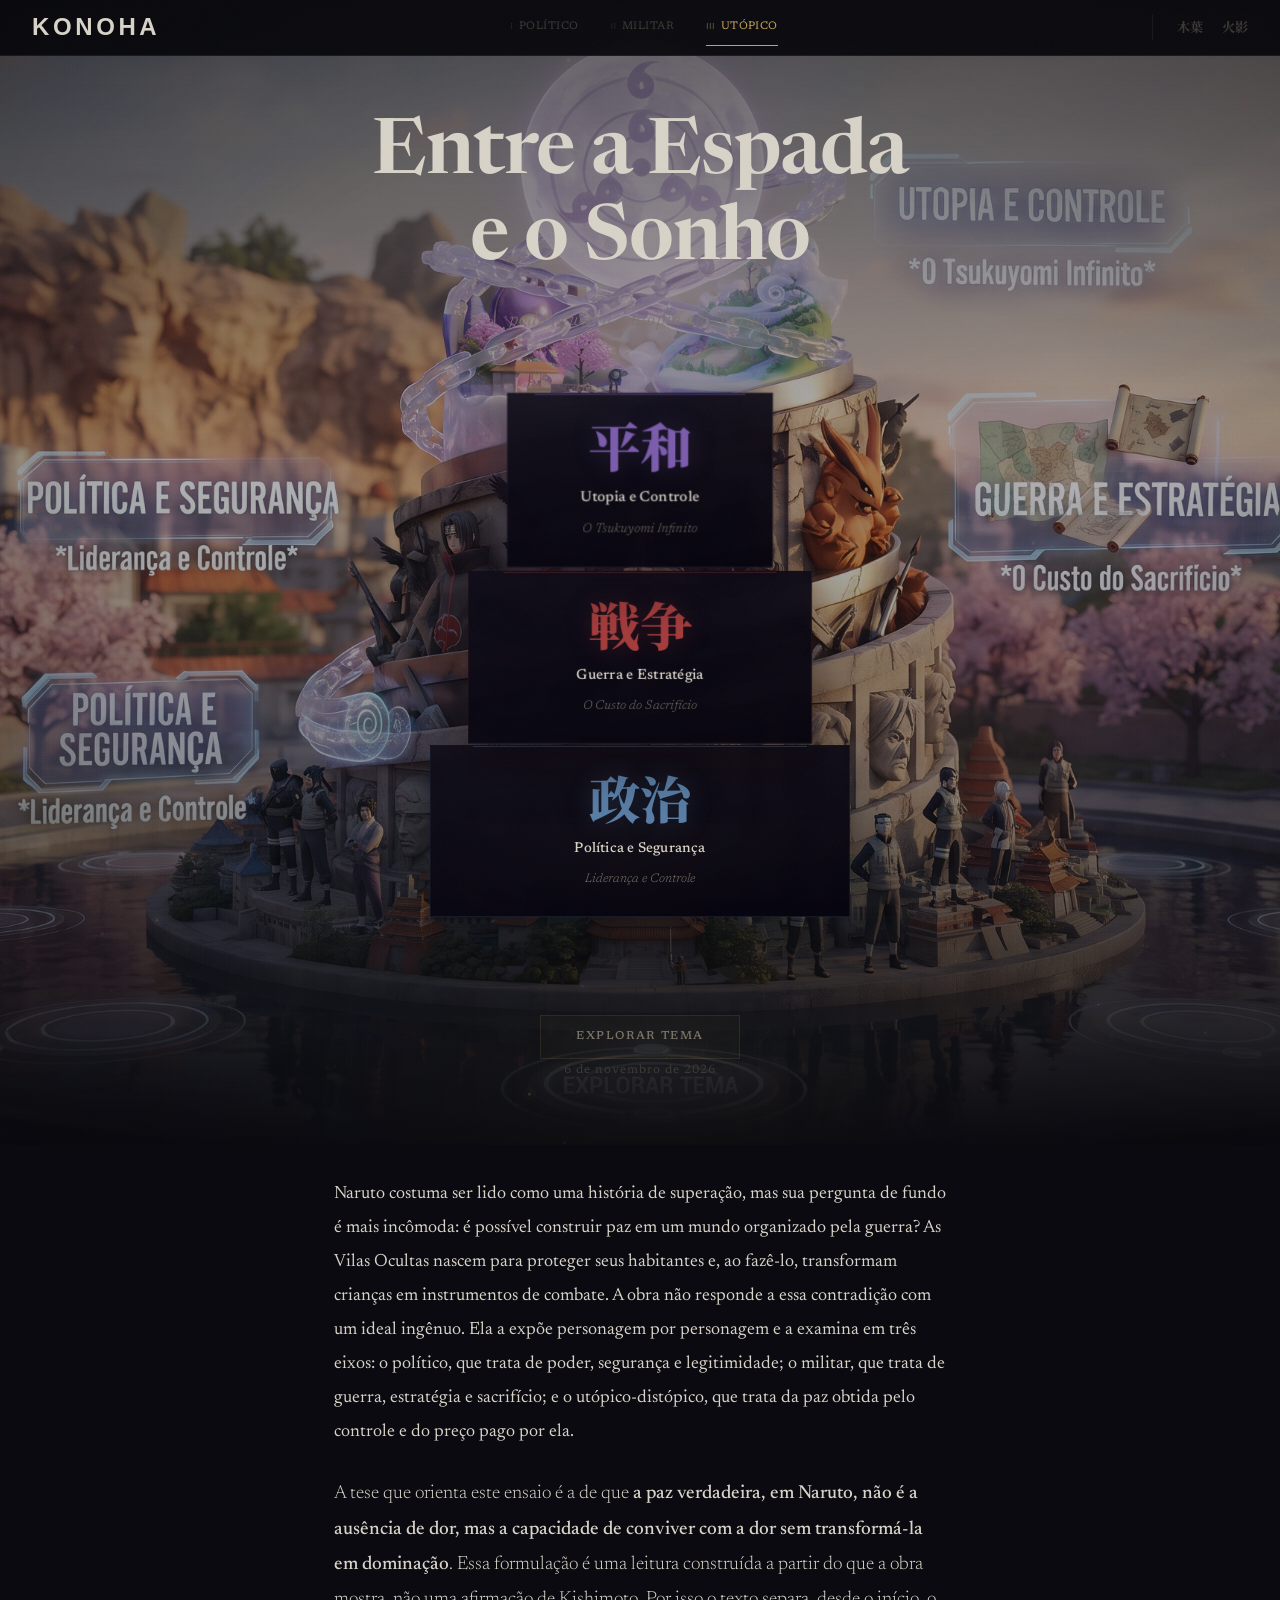
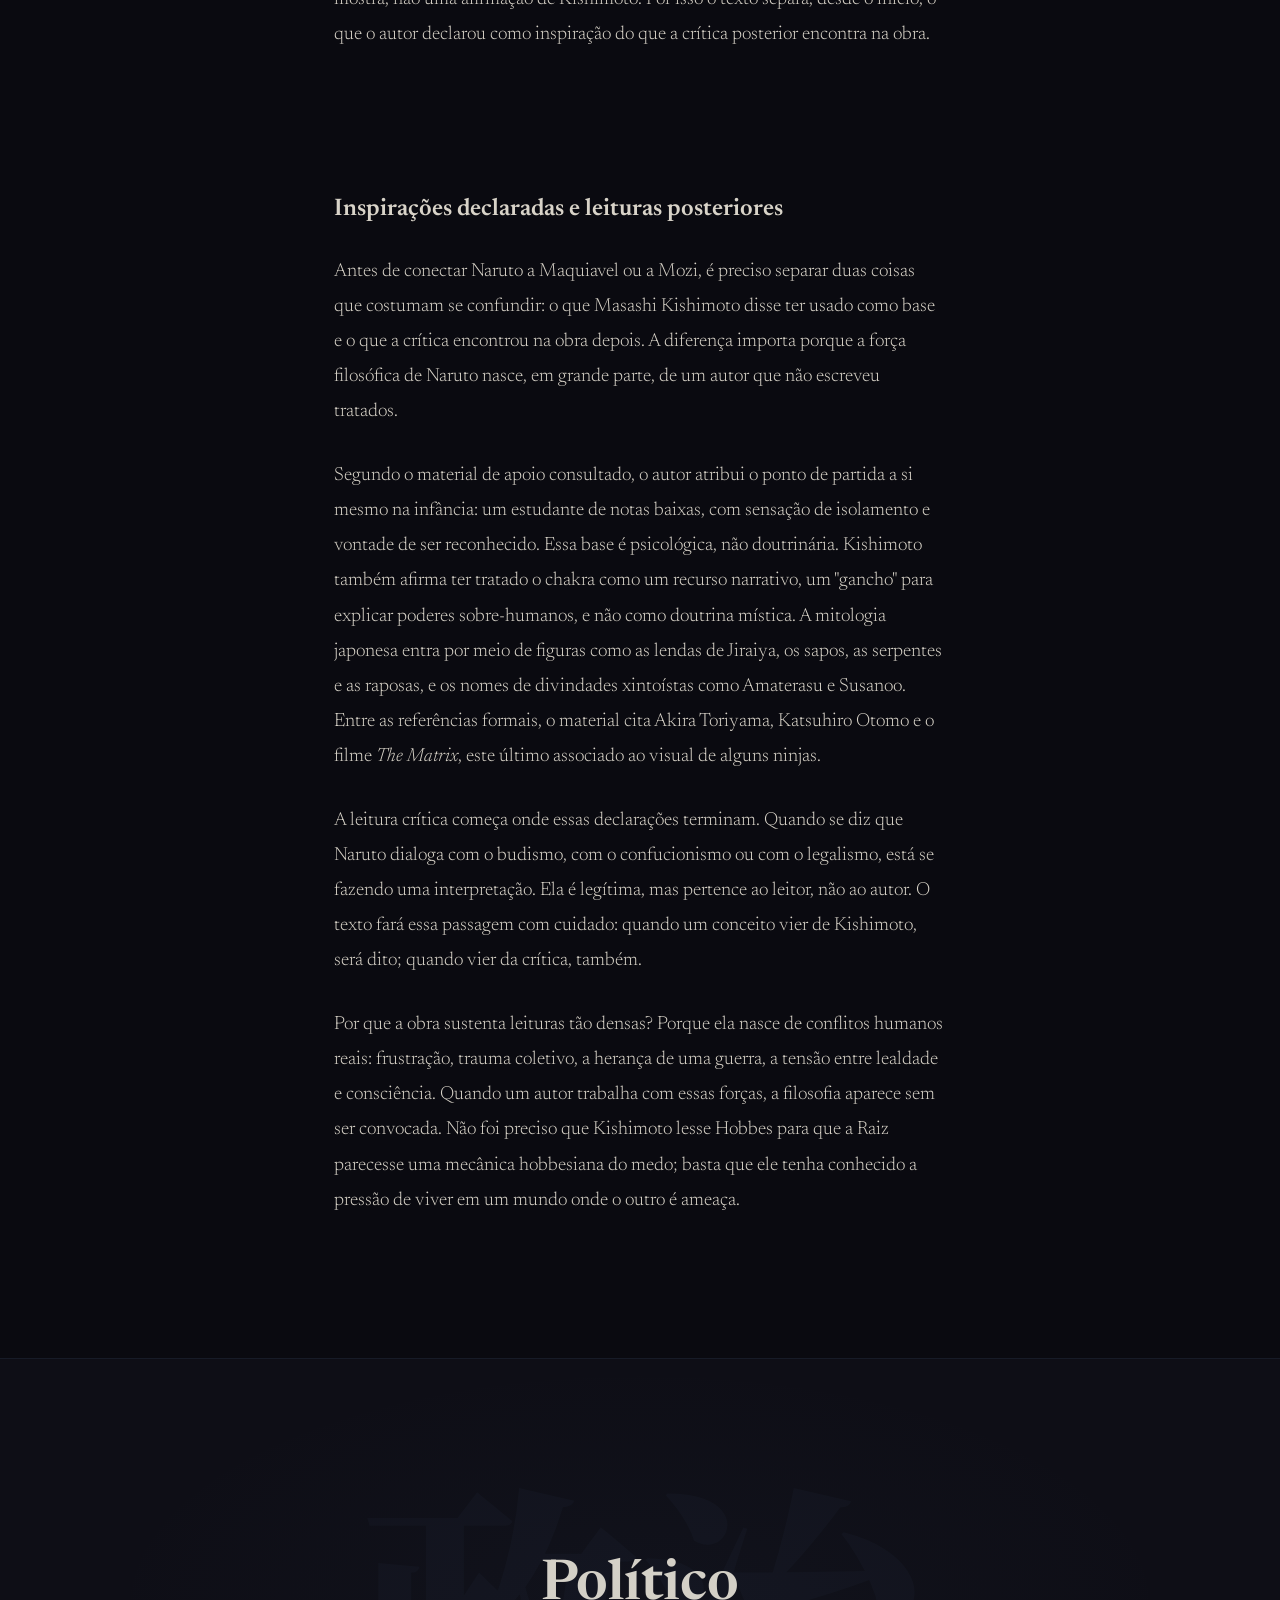
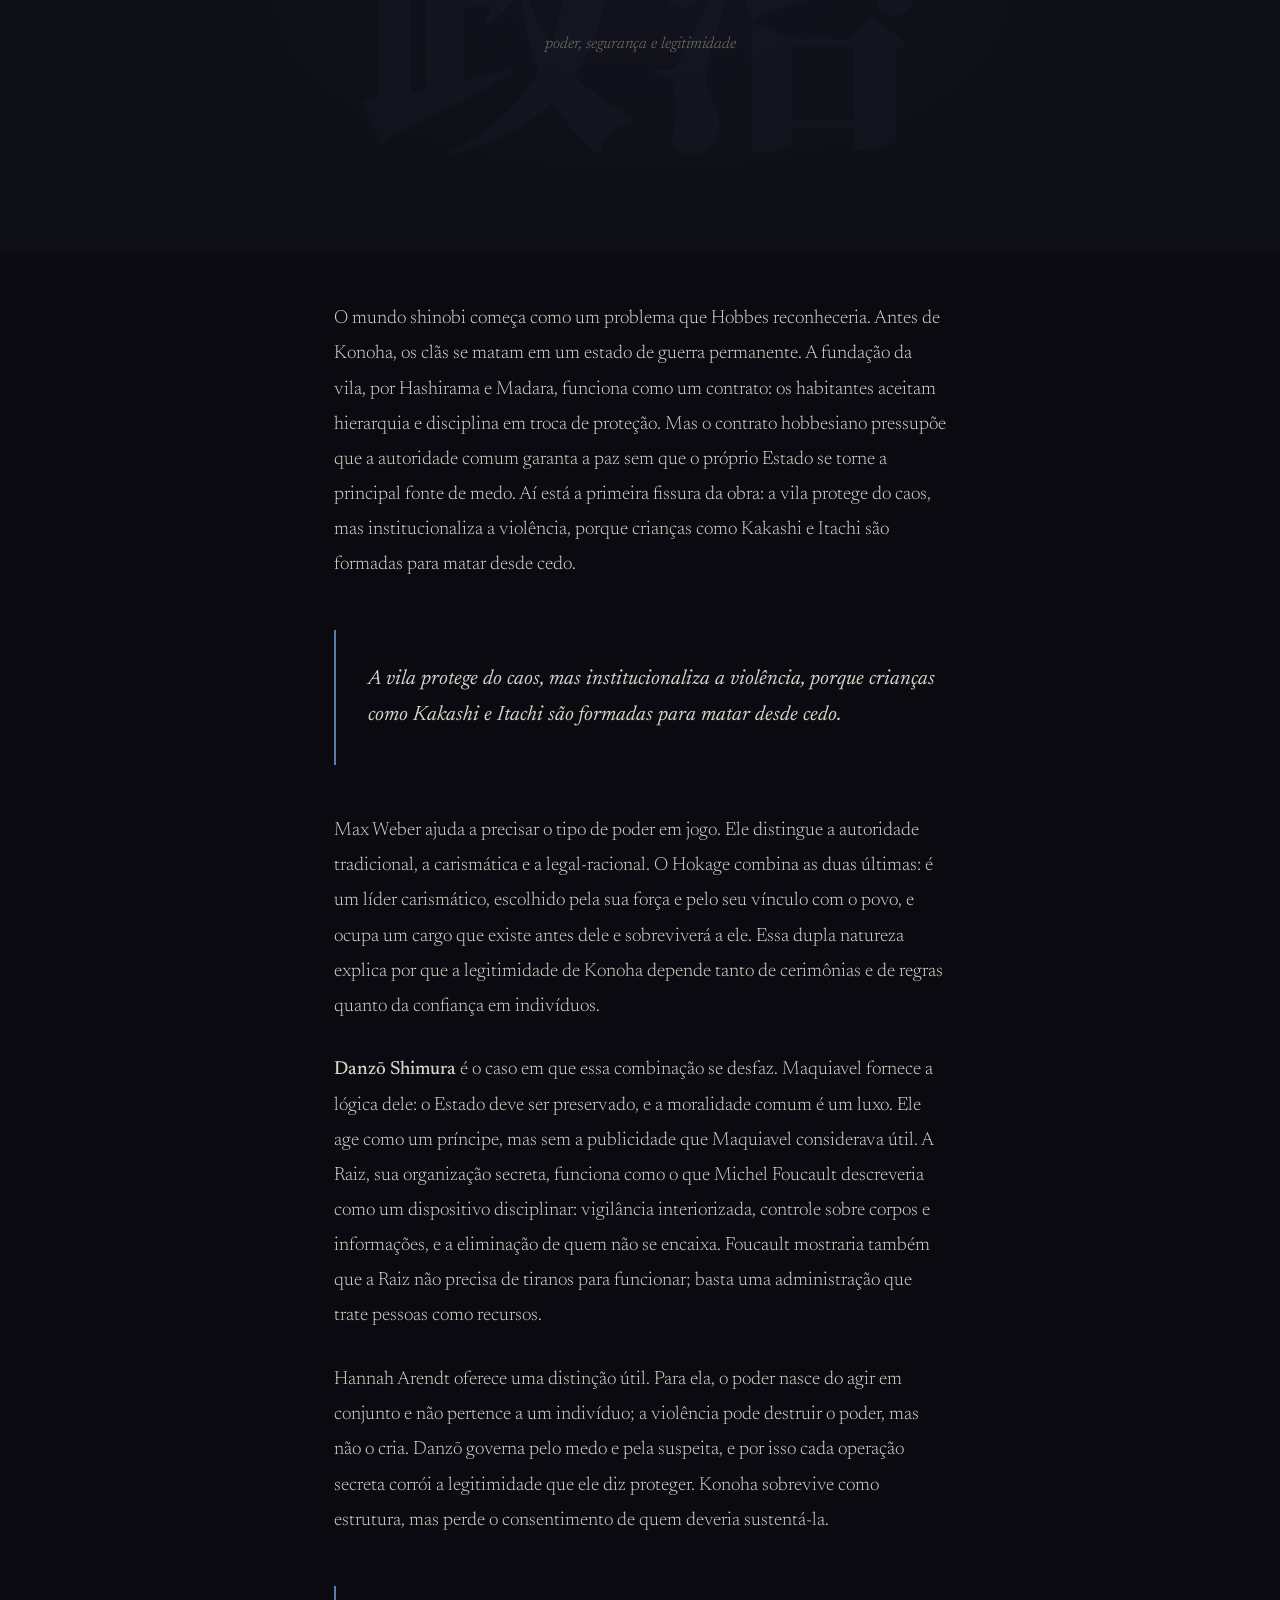
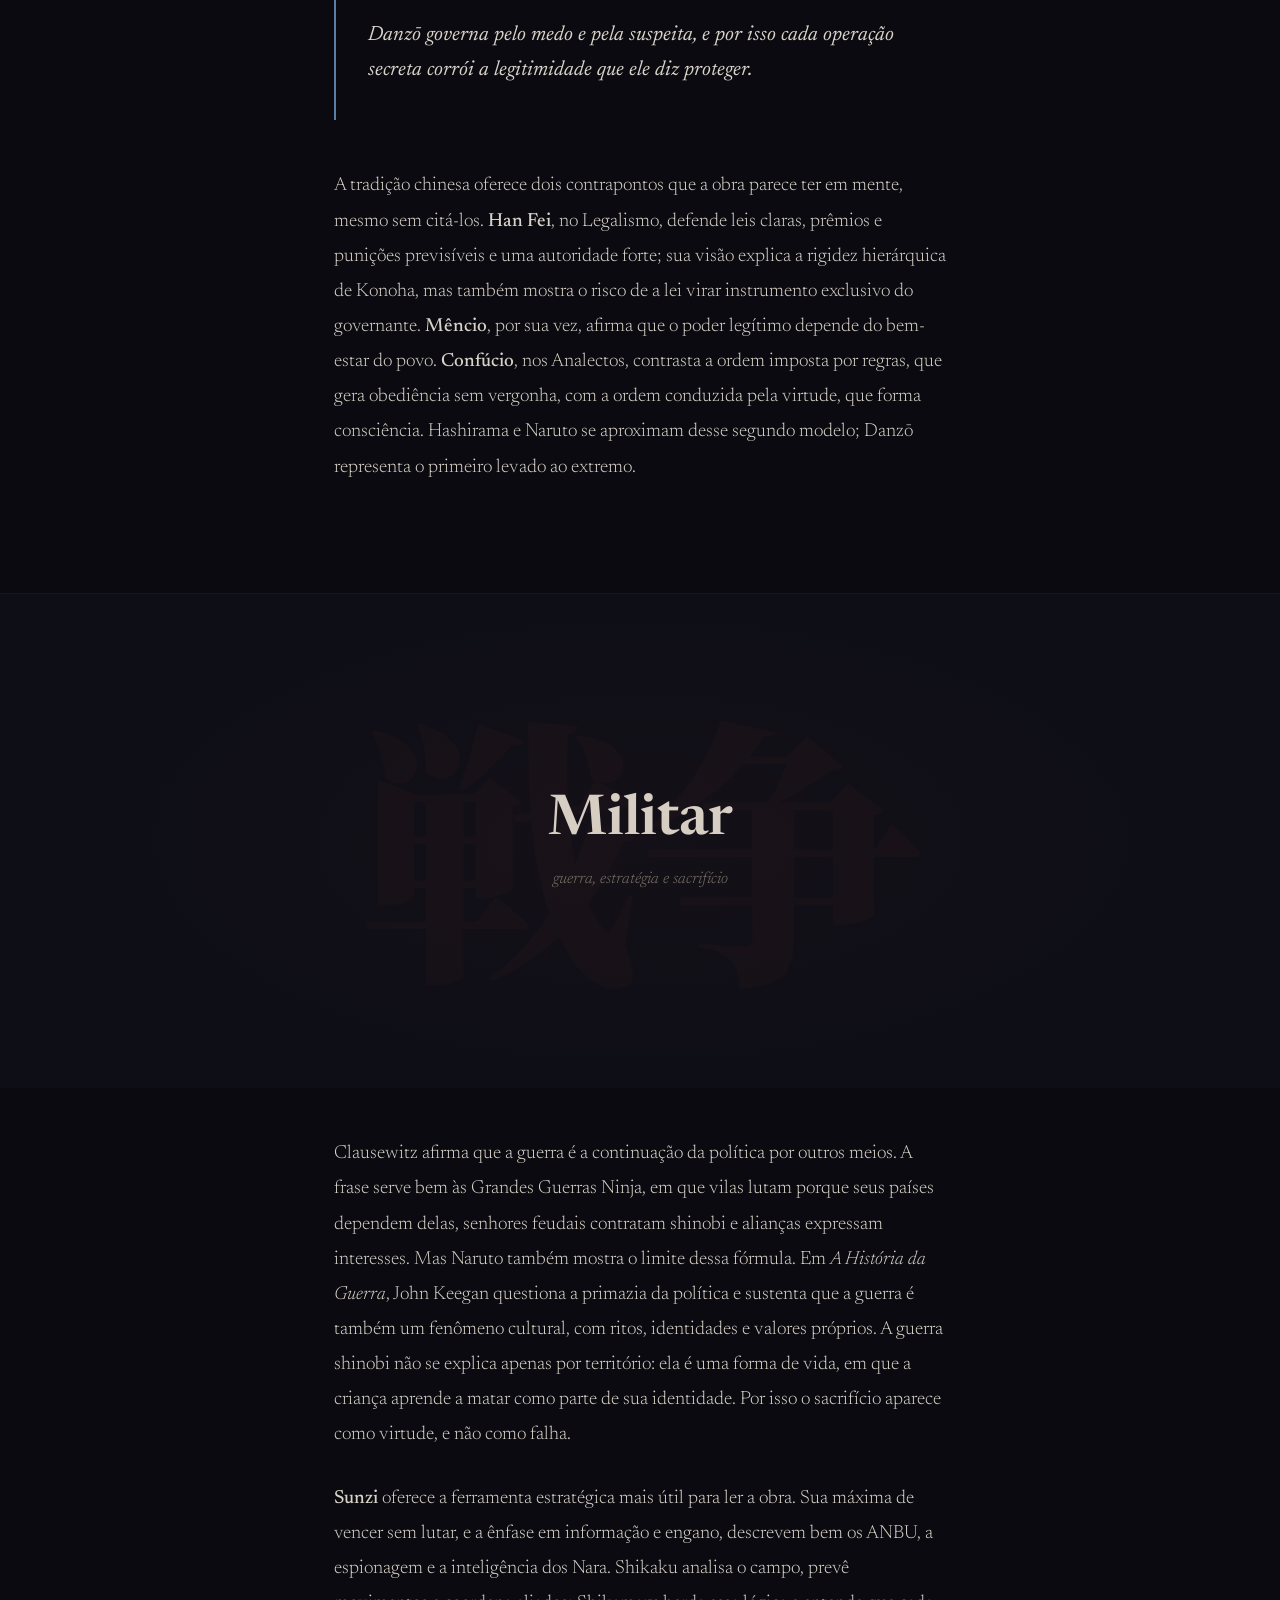
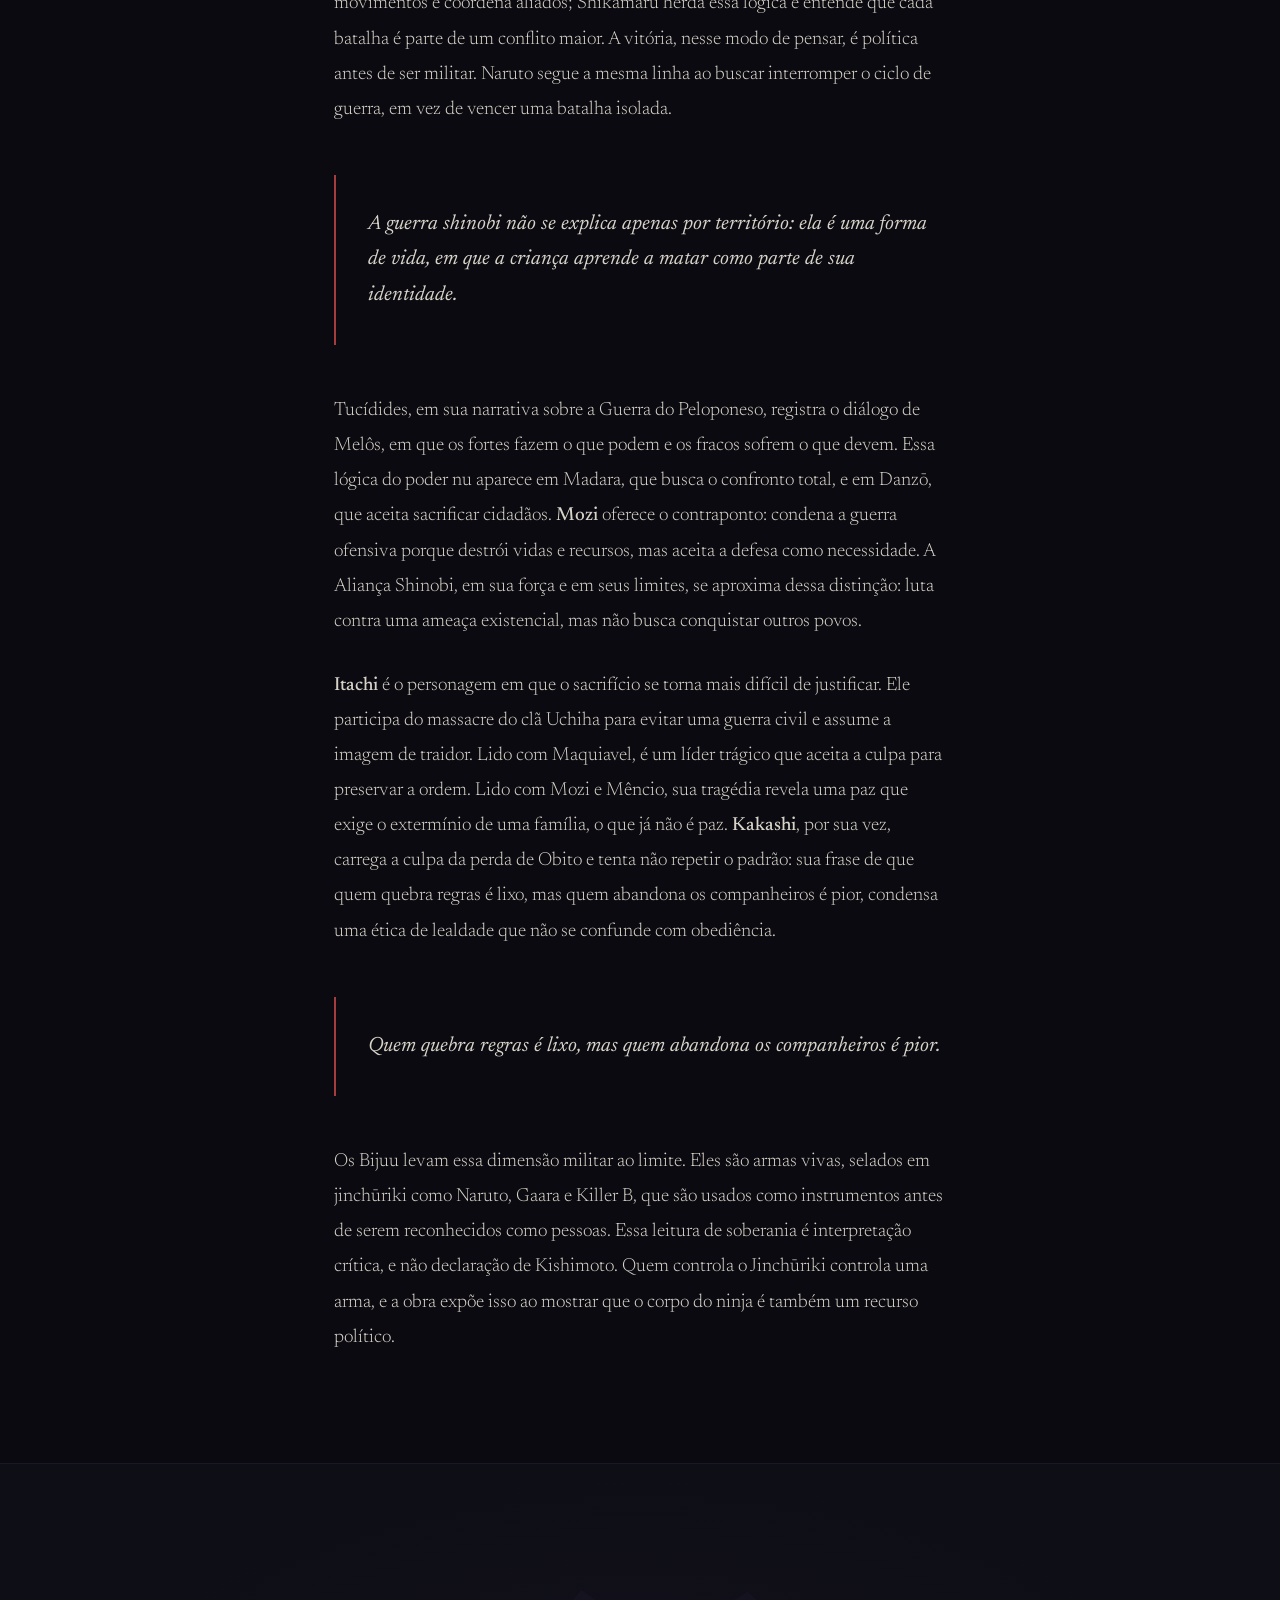
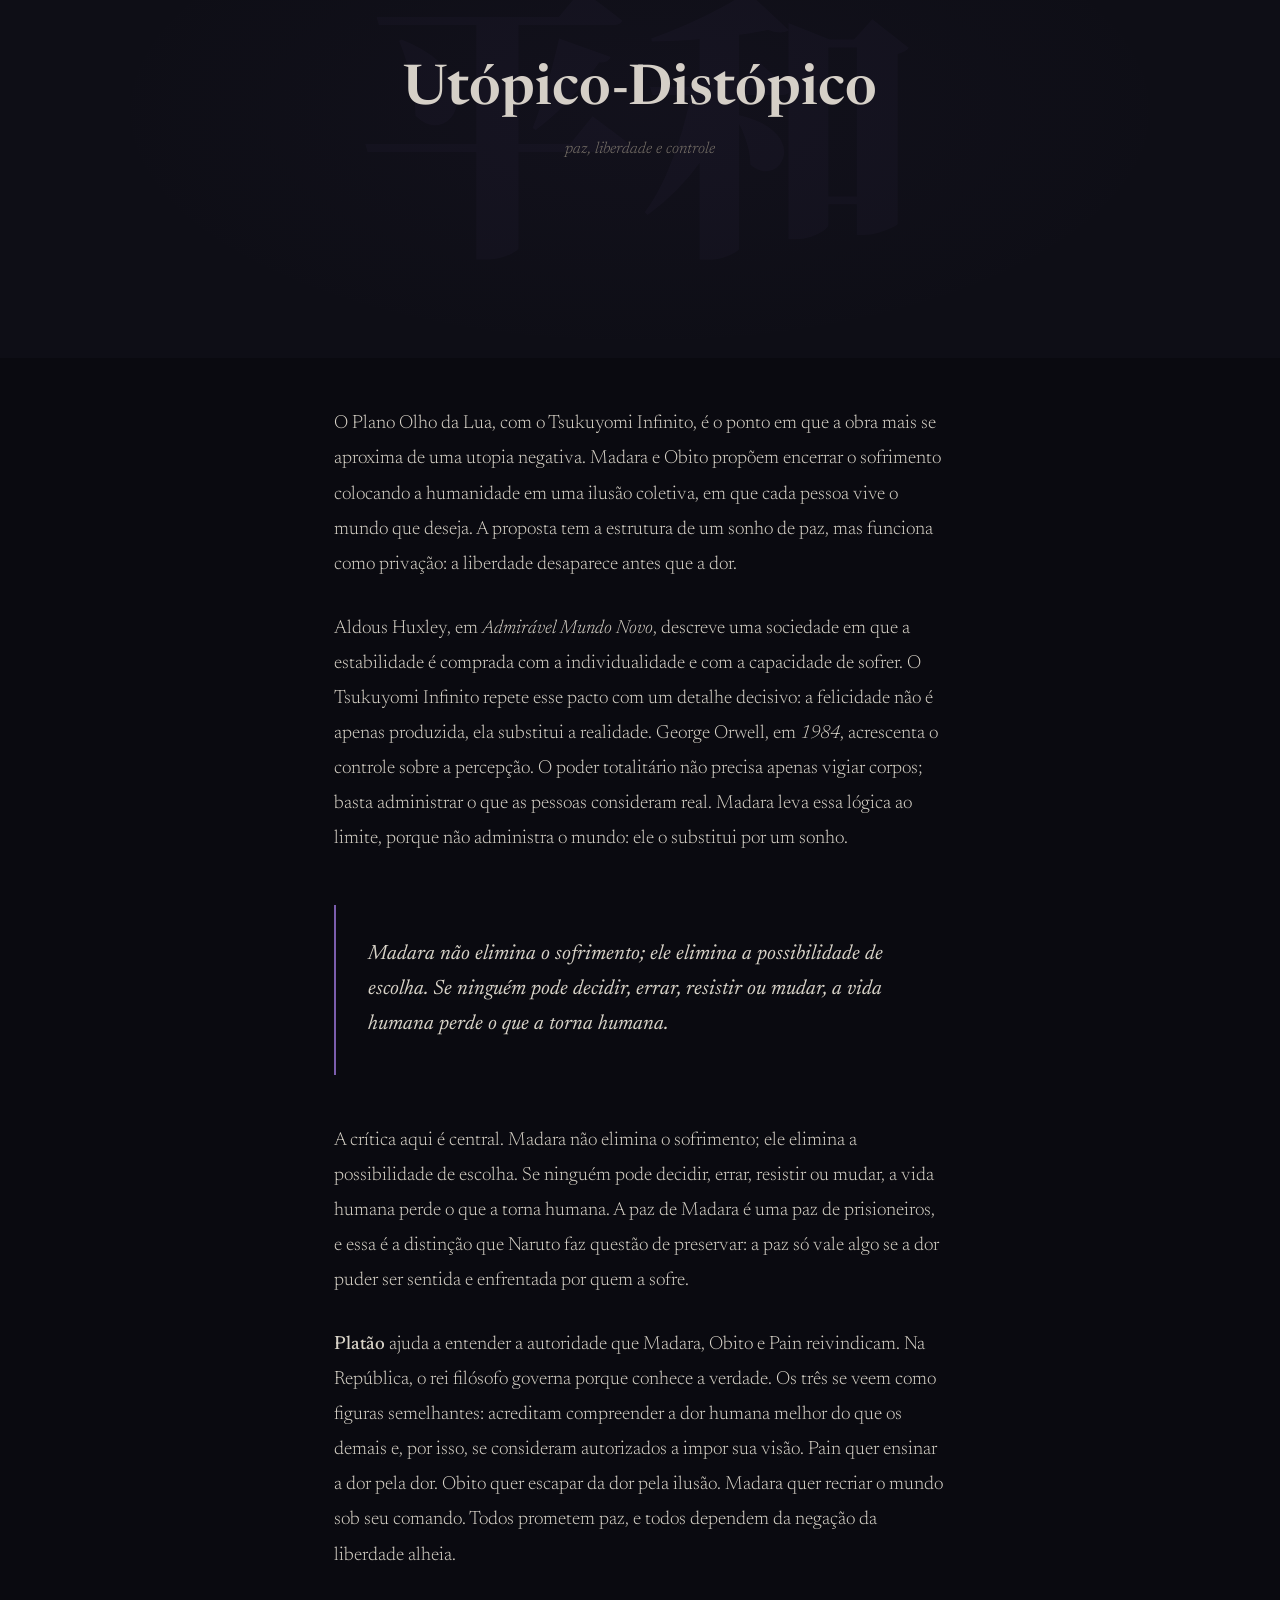
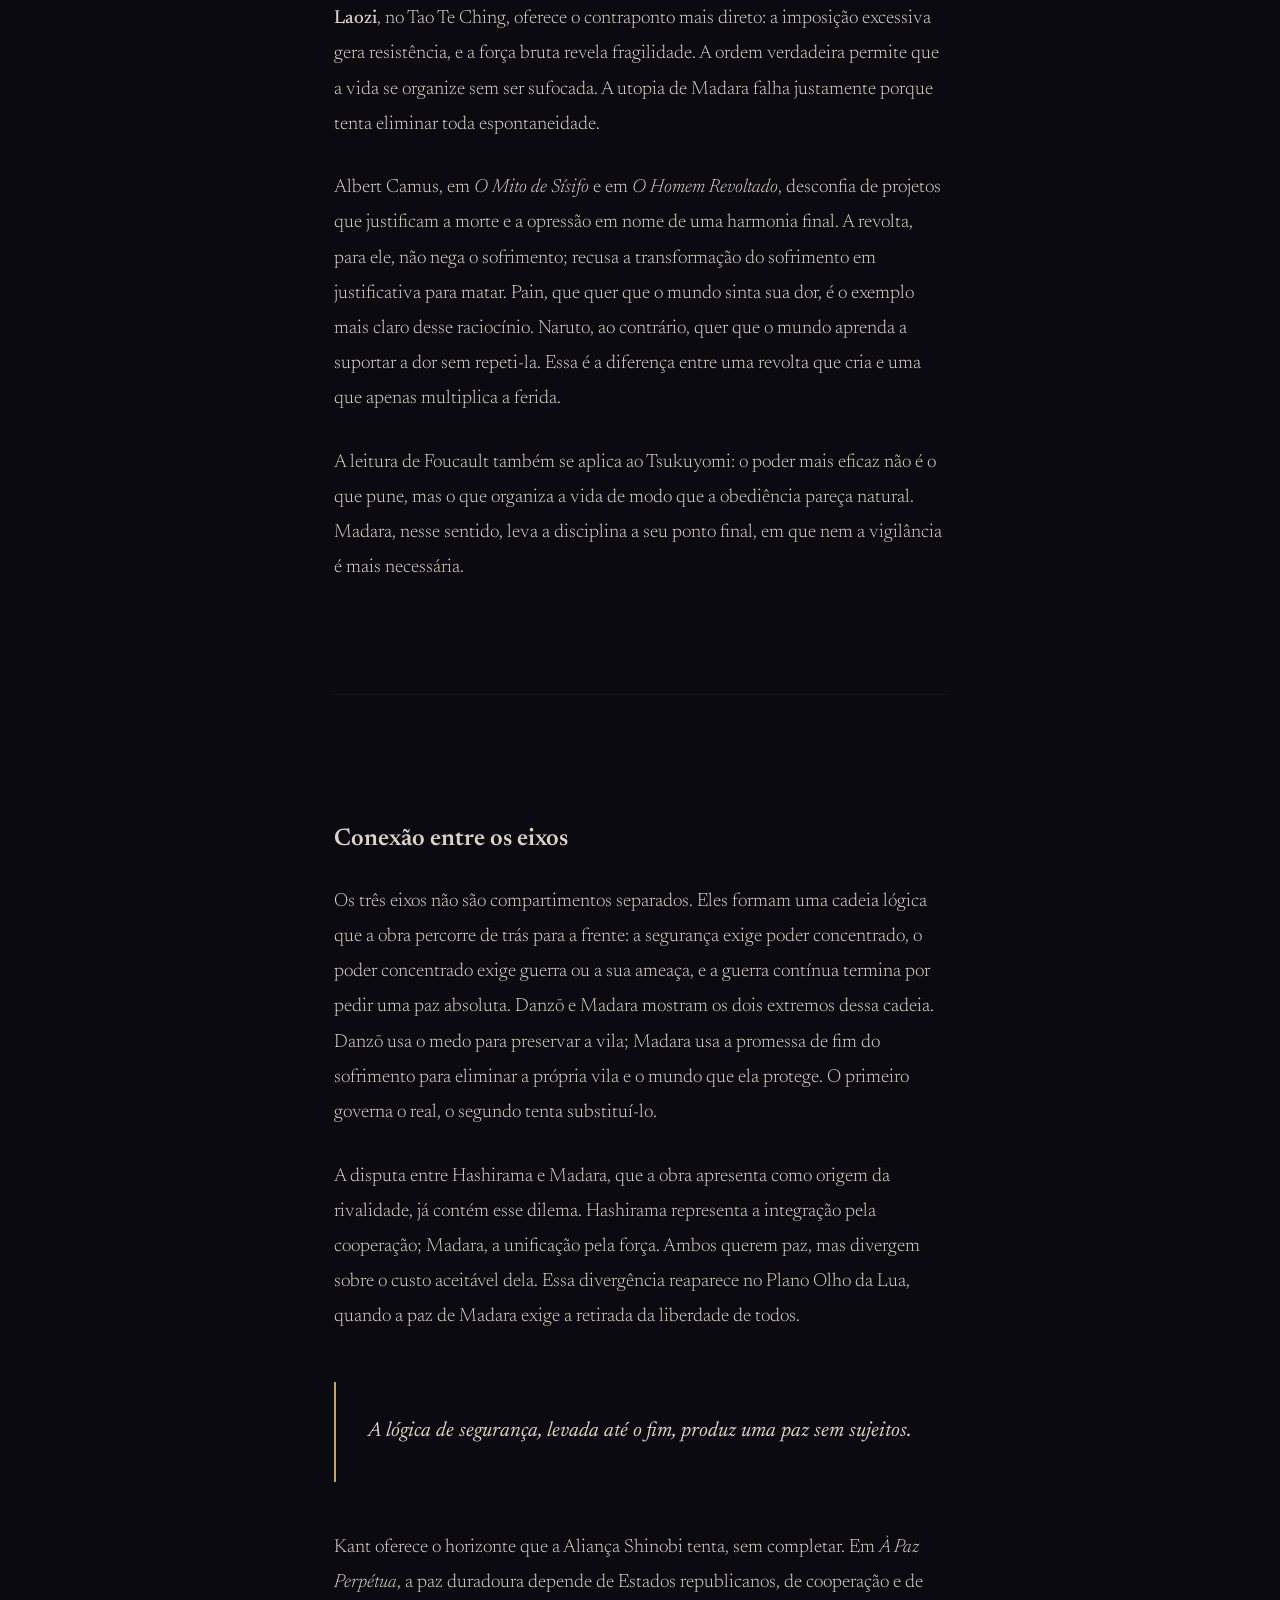
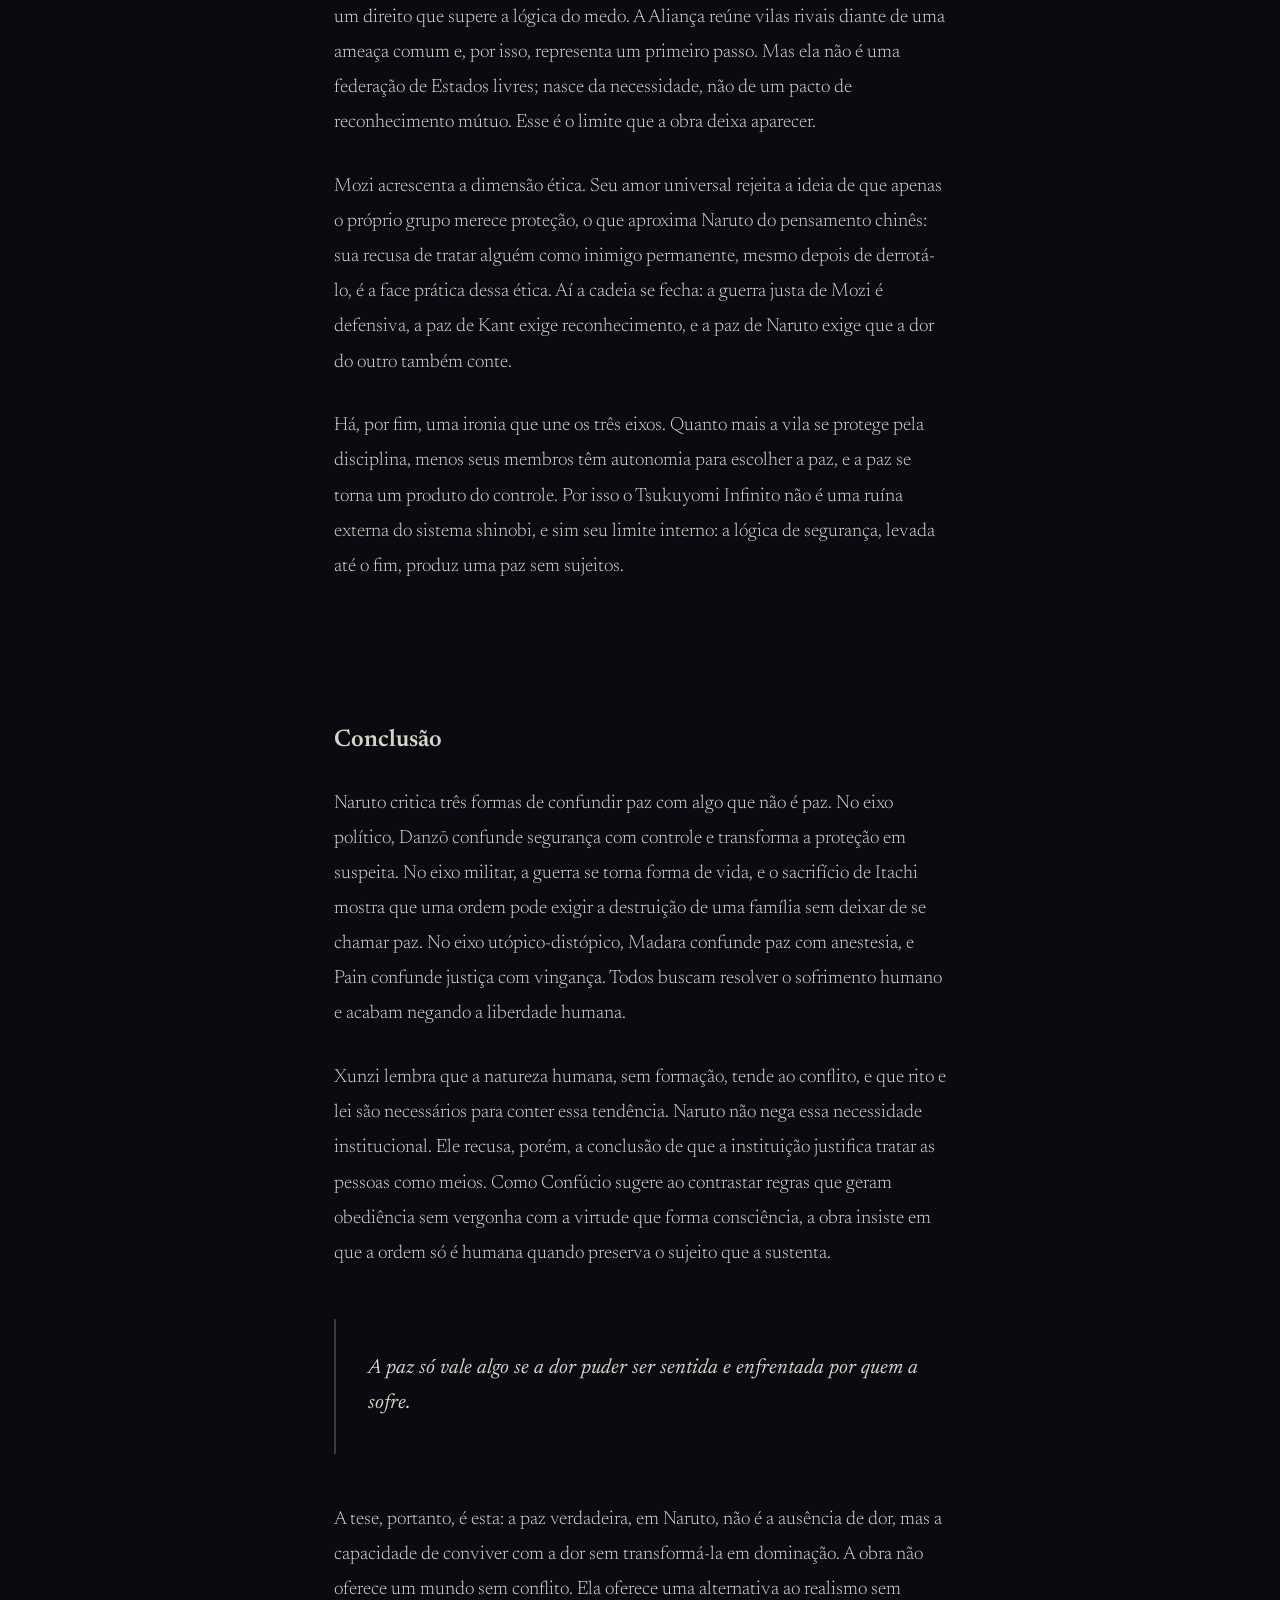
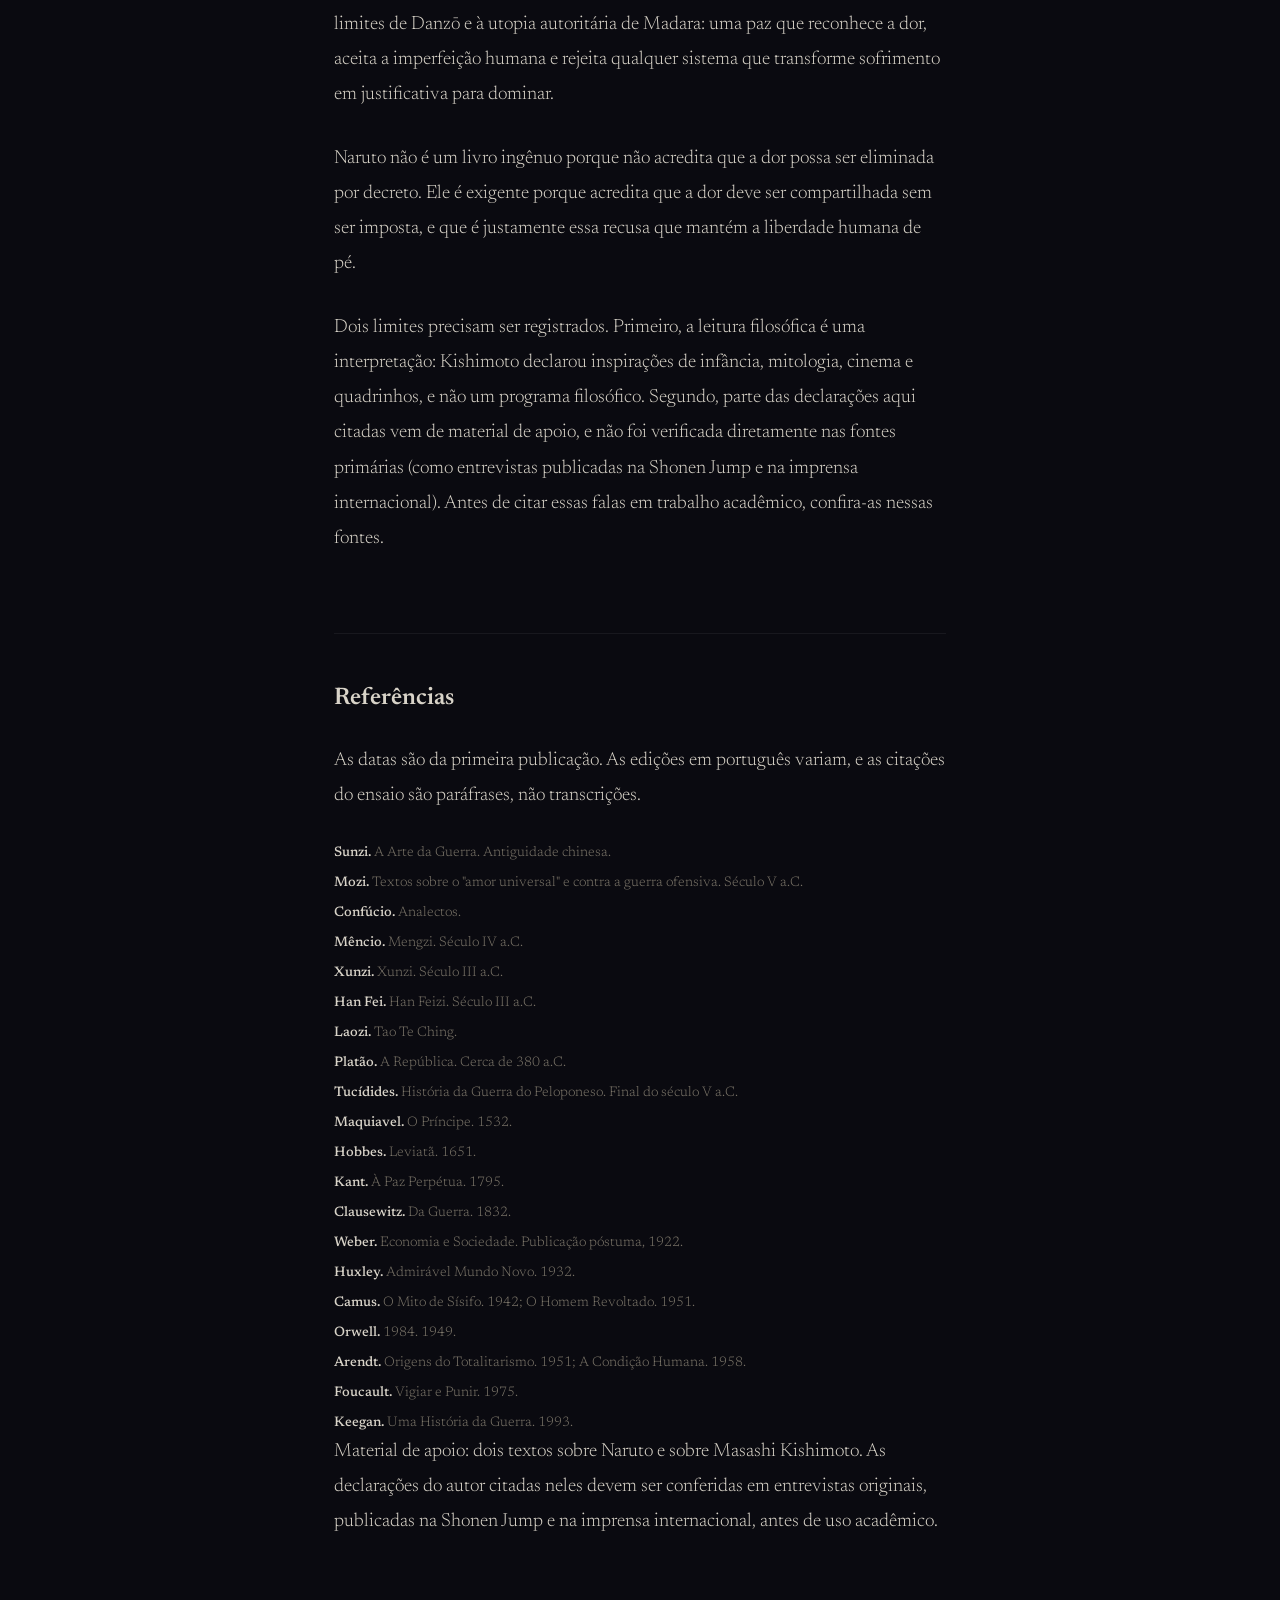
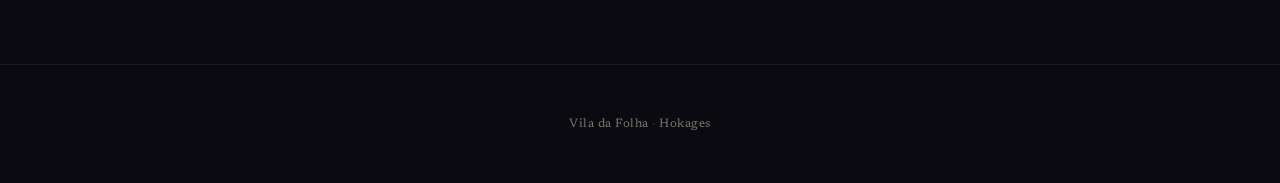
==== commit c6215c26: "fix: corrigir classes CSS em todas as páginas HTML Nav, footer, hokage profiles, ensaio e time 7 ago" ====
--- a/ensaio.html
+++ b/ensaio.html
@@ -14,37 +14,41 @@
 </head>
 <body class="pg-ensaio">
 
-<div class="barra-progresso" aria-hidden="true"></div>
-<div class="ambiente-eixo" aria-hidden="true"></div>
-
-<nav class="navegacao-fixa">
-  <a href="index.html" class="navegacao-titulo-ensaio">Entre a Espada e o Sonho</a>
-  <div class="navegacao-eixos">
-    <a href="#eixo-politico" class="eixo-link-politico" title="Político">政治</a>
-    <a href="#eixo-militar" class="eixo-link-militar" title="Militar">戦争</a>
-    <a href="#eixo-utopico" class="eixo-link-utopico" title="Utópico">平和</a>
+<div class="progress-bar" aria-hidden="true"></div>
+<div class="ambient-glow" aria-hidden="true"></div>
+
+<nav class="chapter-nav">
+  <a href="index.html" class="nav-brand">KONOHA</a>
+  <div class="nav-chapters">
+    <a href="#eixo-politico" class="chapter" data-num="I">Político</a>
+    <a href="#eixo-militar" class="chapter" data-num="II">Militar</a>
+    <a href="#eixo-utopico" class="chapter" data-num="III">Utópico</a>
+  </div>
+  <div class="nav-sub">
+    <a href="index.html" title="Vila da Folha">木葉</a>
+    <a href="historia-konoha.html" title="Hokages">火影</a>
   </div>
 </nav>
 
-<header class="capa-tela-inteira">
+<header class="capa">
   <canvas id="particulas"></canvas>
-  <div class="capa-kanji-decorativo">剣夢</div>
-  <h1 class="capa-titulo-principal">Entre a Espada<br>e o Sonho</h1>
-  <p class="capa-subtitulo">poder, guerra e utopia em Naruto</p>
-
-  <div class="monumento-cena">
+  <div class="capa-kanji">剣夢</div>
+  <h1 class="capa-titulo">Entre a Espada<br>e o Sonho</h1>
+  <p class="capa-sub">poder, guerra e utopia em Naruto</p>
+
+  <div class="monumento">
     <div class="monumento-3d">
-      <a href="#eixo-politico" class="monolito monolito-politico">
+      <a href="#eixo-politico" class="monolito monolito-pol">
         <span class="monolito-kanji">政治</span>
         <span class="monolito-titulo">Política e Segurança</span>
         <span class="monolito-sub">Liderança e Controle</span>
       </a>
-      <a href="#eixo-militar" class="monolito monolito-militar">
+      <a href="#eixo-militar" class="monolito monolito-mil">
         <span class="monolito-kanji">戦争</span>
         <span class="monolito-titulo">Guerra e Estratégia</span>
         <span class="monolito-sub">O Custo do Sacrifício</span>
       </a>
-      <a href="#eixo-utopico" class="monolito monolito-utopico">
+      <a href="#eixo-utopico" class="monolito monolito-uto">
         <span class="monolito-kanji">平和</span>
         <span class="monolito-titulo">Utopia e Controle</span>
         <span class="monolito-sub">O Tsukuyomi Infinito</span>
@@ -53,15 +57,15 @@
     <div class="monumento-reflexo"></div>
   </div>
 
-  <a href="#secao-introducao" class="monumento-cta">Explorar Tema</a>
-
-  <time class="capa-data-publicacao" datetime="2026-11-06">6 de novembro de 2026</time>
+  <a href="#secao-intro" class="monumento-cta">Explorar Tema</a>
+
+  <time class="capa-data" datetime="2026-11-06">6 de novembro de 2026</time>
 </header>
 
 <main>
 <article class="coluna-leitura">
 
-  <section class="secao-introducao" id="secao-introducao">
+  <section class="secao-intro" id="secao-intro">
     <p>Naruto costuma ser lido como uma história de superação, mas sua pergunta de fundo é mais incômoda: é possível construir paz em um mundo organizado pela guerra? As Vilas Ocultas nascem para proteger seus habitantes e, ao fazê-lo, transformam crianças em instrumentos de combate. A obra não responde a essa contradição com um ideal ingênuo. Ela a expõe personagem por personagem e a examina em três eixos: o político, que trata de poder, segurança e legitimidade; o militar, que trata de guerra, estratégia e sacrifício; e o utópico-distópico, que trata da paz obtida pelo controle e do preço pago por ela.</p>
     <p>A tese que orienta este ensaio é a de que <strong>a paz verdadeira, em Naruto, não é a ausência de dor, mas a capacidade de conviver com a dor sem transformá-la em dominação</strong>. Essa formulação é uma leitura construída a partir do que a obra mostra, não uma afirmação de Kishimoto. Por isso o texto separa, desde o início, o que o autor declarou como inspiração do que a crítica posterior encontra na obra.</p>
   </section>
@@ -73,16 +77,16 @@
     <p>A leitura crítica começa onde essas declarações terminam. Quando se diz que Naruto dialoga com o budismo, com o confucionismo ou com o legalismo, está se fazendo uma interpretação. Ela é legítima, mas pertence ao leitor, não ao autor. O texto fará essa passagem com cuidado: quando um conceito vier de Kishimoto, será dito; quando vier da crítica, também.</p>
     <p>Por que a obra sustenta leituras tão densas? Porque ela nasce de conflitos humanos reais: frustração, trauma coletivo, a herança de uma guerra, a tensão entre lealdade e consciência. Quando um autor trabalha com essas forças, a filosofia aparece sem ser convocada. Não foi preciso que Kishimoto lesse Hobbes para que a Raiz parecesse uma mecânica hobbesiana do medo; basta que ele tenha conhecido a pressão de viver em um mundo onde o outro é ameaça.</p>
   </section>
-  <div class="divisor-eixo divisor-politico" id="eixo-politico">
-    <span class="divisor-kanji-gigante">政治</span>
-    <span class="divisor-nome-eixo">Político</span>
-    <span class="divisor-descricao-eixo">poder, segurança e legitimidade</span>
-  </div>
-
-  <section class="secao-eixo secao-eixo-politico">
+  <div class="divisor-eixo divisor-pol" id="eixo-politico">
+    <span class="divisor-kanji">政治</span>
+    <span class="divisor-nome">Político</span>
+    <span class="divisor-desc">poder, segurança e legitimidade</span>
+  </div>
+
+  <section class="secao-eixo secao-eixo-pol">
     <p>O mundo shinobi começa como um problema que Hobbes reconheceria. Antes de Konoha, os clãs se matam em um estado de guerra permanente. A fundação da vila, por Hashirama e Madara, funciona como um contrato: os habitantes aceitam hierarquia e disciplina em troca de proteção. Mas o contrato hobbesiano pressupõe que a autoridade comum garanta a paz sem que o próprio Estado se torne a principal fonte de medo. Aí está a primeira fissura da obra: a vila protege do caos, mas institucionaliza a violência, porque crianças como Kakashi e Itachi são formadas para matar desde cedo.</p>
 
-    <blockquote class="citacao-destaque">A vila protege do caos, mas institucionaliza a violência, porque crianças como Kakashi e Itachi são formadas para matar desde cedo.</blockquote>
+    <blockquote class="citacao">A vila protege do caos, mas institucionaliza a violência, porque crianças como Kakashi e Itachi são formadas para matar desde cedo.</blockquote>
 
     <p>Max Weber ajuda a precisar o tipo de poder em jogo. Ele distingue a autoridade tradicional, a carismática e a legal-racional. O Hokage combina as duas últimas: é um líder carismático, escolhido pela sua força e pelo seu vínculo com o povo, e ocupa um cargo que existe antes dele e sobreviverá a ele. Essa dupla natureza explica por que a legitimidade de Konoha depende tanto de cerimônias e de regras quanto da confiança em indivíduos.</p>
 
@@ -90,43 +94,43 @@
 
     <p>Hannah Arendt oferece uma distinção útil. Para ela, o poder nasce do agir em conjunto e não pertence a um indivíduo; a violência pode destruir o poder, mas não o cria. Danzō governa pelo medo e pela suspeita, e por isso cada operação secreta corrói a legitimidade que ele diz proteger. Konoha sobrevive como estrutura, mas perde o consentimento de quem deveria sustentá-la.</p>
 
-    <blockquote class="citacao-destaque">Danzō governa pelo medo e pela suspeita, e por isso cada operação secreta corrói a legitimidade que ele diz proteger.</blockquote>
+    <blockquote class="citacao">Danzō governa pelo medo e pela suspeita, e por isso cada operação secreta corrói a legitimidade que ele diz proteger.</blockquote>
 
     <p>A tradição chinesa oferece dois contrapontos que a obra parece ter em mente, mesmo sem citá-los. <strong>Han Fei</strong>, no Legalismo, defende leis claras, prêmios e punições previsíveis e uma autoridade forte; sua visão explica a rigidez hierárquica de Konoha, mas também mostra o risco de a lei virar instrumento exclusivo do governante. <strong>Mêncio</strong>, por sua vez, afirma que o poder legítimo depende do bem-estar do povo. <strong>Confúcio</strong>, nos Analectos, contrasta a ordem imposta por regras, que gera obediência sem vergonha, com a ordem conduzida pela virtude, que forma consciência. Hashirama e Naruto se aproximam desse segundo modelo; Danzō representa o primeiro levado ao extremo.</p>
   </section>
-  <div class="divisor-eixo divisor-militar" id="eixo-militar">
-    <span class="divisor-kanji-gigante">戦争</span>
-    <span class="divisor-nome-eixo">Militar</span>
-    <span class="divisor-descricao-eixo">guerra, estratégia e sacrifício</span>
-  </div>
-
-  <section class="secao-eixo secao-eixo-militar">
+  <div class="divisor-eixo divisor-mil" id="eixo-militar">
+    <span class="divisor-kanji">戦争</span>
+    <span class="divisor-nome">Militar</span>
+    <span class="divisor-desc">guerra, estratégia e sacrifício</span>
+  </div>
+
+  <section class="secao-eixo secao-eixo-mil">
     <p>Clausewitz afirma que a guerra é a continuação da política por outros meios. A frase serve bem às Grandes Guerras Ninja, em que vilas lutam porque seus países dependem delas, senhores feudais contratam shinobi e alianças expressam interesses. Mas Naruto também mostra o limite dessa fórmula. Em <em>A História da Guerra</em>, John Keegan questiona a primazia da política e sustenta que a guerra é também um fenômeno cultural, com ritos, identidades e valores próprios. A guerra shinobi não se explica apenas por território: ela é uma forma de vida, em que a criança aprende a matar como parte de sua identidade. Por isso o sacrifício aparece como virtude, e não como falha.</p>
 
     <p><strong>Sunzi</strong> oferece a ferramenta estratégica mais útil para ler a obra. Sua máxima de vencer sem lutar, e a ênfase em informação e engano, descrevem bem os ANBU, a espionagem e a inteligência dos Nara. Shikaku analisa o campo, prevê movimentos e coordena aliados; Shikamaru herda essa lógica e entende que cada batalha é parte de um conflito maior. A vitória, nesse modo de pensar, é política antes de ser militar. Naruto segue a mesma linha ao buscar interromper o ciclo de guerra, em vez de vencer uma batalha isolada.</p>
 
-    <blockquote class="citacao-destaque">A guerra shinobi não se explica apenas por território: ela é uma forma de vida, em que a criança aprende a matar como parte de sua identidade.</blockquote>
+    <blockquote class="citacao">A guerra shinobi não se explica apenas por território: ela é uma forma de vida, em que a criança aprende a matar como parte de sua identidade.</blockquote>
 
     <p>Tucídides, em sua narrativa sobre a Guerra do Peloponeso, registra o diálogo de Melôs, em que os fortes fazem o que podem e os fracos sofrem o que devem. Essa lógica do poder nu aparece em Madara, que busca o confronto total, e em Danzō, que aceita sacrificar cidadãos. <strong>Mozi</strong> oferece o contraponto: condena a guerra ofensiva porque destrói vidas e recursos, mas aceita a defesa como necessidade. A Aliança Shinobi, em sua força e em seus limites, se aproxima dessa distinção: luta contra uma ameaça existencial, mas não busca conquistar outros povos.</p>
 
     <p><strong>Itachi</strong> é o personagem em que o sacrifício se torna mais difícil de justificar. Ele participa do massacre do clã Uchiha para evitar uma guerra civil e assume a imagem de traidor. Lido com Maquiavel, é um líder trágico que aceita a culpa para preservar a ordem. Lido com Mozi e Mêncio, sua tragédia revela uma paz que exige o extermínio de uma família, o que já não é paz. <strong>Kakashi</strong>, por sua vez, carrega a culpa da perda de Obito e tenta não repetir o padrão: sua frase de que quem quebra regras é lixo, mas quem abandona os companheiros é pior, condensa uma ética de lealdade que não se confunde com obediência.</p>
 
-    <blockquote class="citacao-destaque">Quem quebra regras é lixo, mas quem abandona os companheiros é pior.</blockquote>
+    <blockquote class="citacao">Quem quebra regras é lixo, mas quem abandona os companheiros é pior.</blockquote>
 
     <p>Os Bijuu levam essa dimensão militar ao limite. Eles são armas vivas, selados em jinchūriki como Naruto, Gaara e Killer B, que são usados como instrumentos antes de serem reconhecidos como pessoas. Essa leitura de soberania é interpretação crítica, e não declaração de Kishimoto. Quem controla o Jinchūriki controla uma arma, e a obra expõe isso ao mostrar que o corpo do ninja é também um recurso político.</p>
   </section>
-  <div class="divisor-eixo divisor-utopico" id="eixo-utopico">
-    <span class="divisor-kanji-gigante">平和</span>
-    <span class="divisor-nome-eixo">Utópico-Distópico</span>
-    <span class="divisor-descricao-eixo">paz, liberdade e controle</span>
-  </div>
-
-  <section class="secao-eixo secao-eixo-utopico">
+  <div class="divisor-eixo divisor-uto" id="eixo-utopico">
+    <span class="divisor-kanji">平和</span>
+    <span class="divisor-nome">Utópico-Distópico</span>
+    <span class="divisor-desc">paz, liberdade e controle</span>
+  </div>
+
+  <section class="secao-eixo secao-eixo-uto">
     <p>O Plano Olho da Lua, com o Tsukuyomi Infinito, é o ponto em que a obra mais se aproxima de uma utopia negativa. Madara e Obito propõem encerrar o sofrimento colocando a humanidade em uma ilusão coletiva, em que cada pessoa vive o mundo que deseja. A proposta tem a estrutura de um sonho de paz, mas funciona como privação: a liberdade desaparece antes que a dor.</p>
 
     <p>Aldous Huxley, em <em>Admirável Mundo Novo</em>, descreve uma sociedade em que a estabilidade é comprada com a individualidade e com a capacidade de sofrer. O Tsukuyomi Infinito repete esse pacto com um detalhe decisivo: a felicidade não é apenas produzida, ela substitui a realidade. George Orwell, em <em>1984</em>, acrescenta o controle sobre a percepção. O poder totalitário não precisa apenas vigiar corpos; basta administrar o que as pessoas consideram real. Madara leva essa lógica ao limite, porque não administra o mundo: ele o substitui por um sonho.</p>
 
-    <blockquote class="citacao-destaque">Madara não elimina o sofrimento; ele elimina a possibilidade de escolha. Se ninguém pode decidir, errar, resistir ou mudar, a vida humana perde o que a torna humana.</blockquote>
+    <blockquote class="citacao">Madara não elimina o sofrimento; ele elimina a possibilidade de escolha. Se ninguém pode decidir, errar, resistir ou mudar, a vida humana perde o que a torna humana.</blockquote>
 
     <p>A crítica aqui é central. Madara não elimina o sofrimento; ele elimina a possibilidade de escolha. Se ninguém pode decidir, errar, resistir ou mudar, a vida humana perde o que a torna humana. A paz de Madara é uma paz de prisioneiros, e essa é a distinção que Naruto faz questão de preservar: a paz só vale algo se a dor puder ser sentida e enfrentada por quem a sofre.</p>
 
@@ -144,7 +148,7 @@
 
     <p>A disputa entre Hashirama e Madara, que a obra apresenta como origem da rivalidade, já contém esse dilema. Hashirama representa a integração pela cooperação; Madara, a unificação pela força. Ambos querem paz, mas divergem sobre o custo aceitável dela. Essa divergência reaparece no Plano Olho da Lua, quando a paz de Madara exige a retirada da liberdade de todos.</p>
 
-    <blockquote class="citacao-destaque">A lógica de segurança, levada até o fim, produz uma paz sem sujeitos.</blockquote>
+    <blockquote class="citacao">A lógica de segurança, levada até o fim, produz uma paz sem sujeitos.</blockquote>
 
     <p>Kant oferece o horizonte que a Aliança Shinobi tenta, sem completar. Em <em>À Paz Perpétua</em>, a paz duradoura depende de Estados republicanos, de cooperação e de um direito que supere a lógica do medo. A Aliança reúne vilas rivais diante de uma ameaça comum e, por isso, representa um primeiro passo. Mas ela não é uma federação de Estados livres; nasce da necessidade, não de um pacto de reconhecimento mútuo. Esse é o limite que a obra deixa aparecer.</p>
 
@@ -158,7 +162,7 @@
 
     <p>Xunzi lembra que a natureza humana, sem formação, tende ao conflito, e que rito e lei são necessários para conter essa tendência. Naruto não nega essa necessidade institucional. Ele recusa, porém, a conclusão de que a instituição justifica tratar as pessoas como meios. Como Confúcio sugere ao contrastar regras que geram obediência sem vergonha com a virtude que forma consciência, a obra insiste em que a ordem só é humana quando preserva o sujeito que a sustenta.</p>
 
-    <blockquote class="citacao-destaque">A paz só vale algo se a dor puder ser sentida e enfrentada por quem a sofre.</blockquote>
+    <blockquote class="citacao">A paz só vale algo se a dor puder ser sentida e enfrentada por quem a sofre.</blockquote>
 
     <p>A tese, portanto, é esta: a paz verdadeira, em Naruto, não é a ausência de dor, mas a capacidade de conviver com a dor sem transformá-la em dominação. A obra não oferece um mundo sem conflito. Ela oferece uma alternativa ao realismo sem limites de Danzō e à utopia autoritária de Madara: uma paz que reconhece a dor, aceita a imperfeição humana e rejeita qualquer sistema que transforme sofrimento em justificativa para dominar.</p>
 
@@ -166,7 +170,7 @@
 
     <p>Dois limites precisam ser registrados. Primeiro, a leitura filosófica é uma interpretação: Kishimoto declarou inspirações de infância, mitologia, cinema e quadrinhos, e não um programa filosófico. Segundo, parte das declarações aqui citadas vem de material de apoio, e não foi verificada diretamente nas fontes primárias (como entrevistas publicadas na Shonen Jump e na imprensa internacional). Antes de citar essas falas em trabalho acadêmico, confira-as nessas fontes.</p>
   </section>
-  <section class="secao-referencias">
+  <section class="secao-refs">
     <h2>Referências</h2>
     <p class="nota-sobre-referencias">As datas são da primeira publicação. As edições em português variam, e as citações do ensaio são paráfrases, não transcrições.</p>
     <ul>
